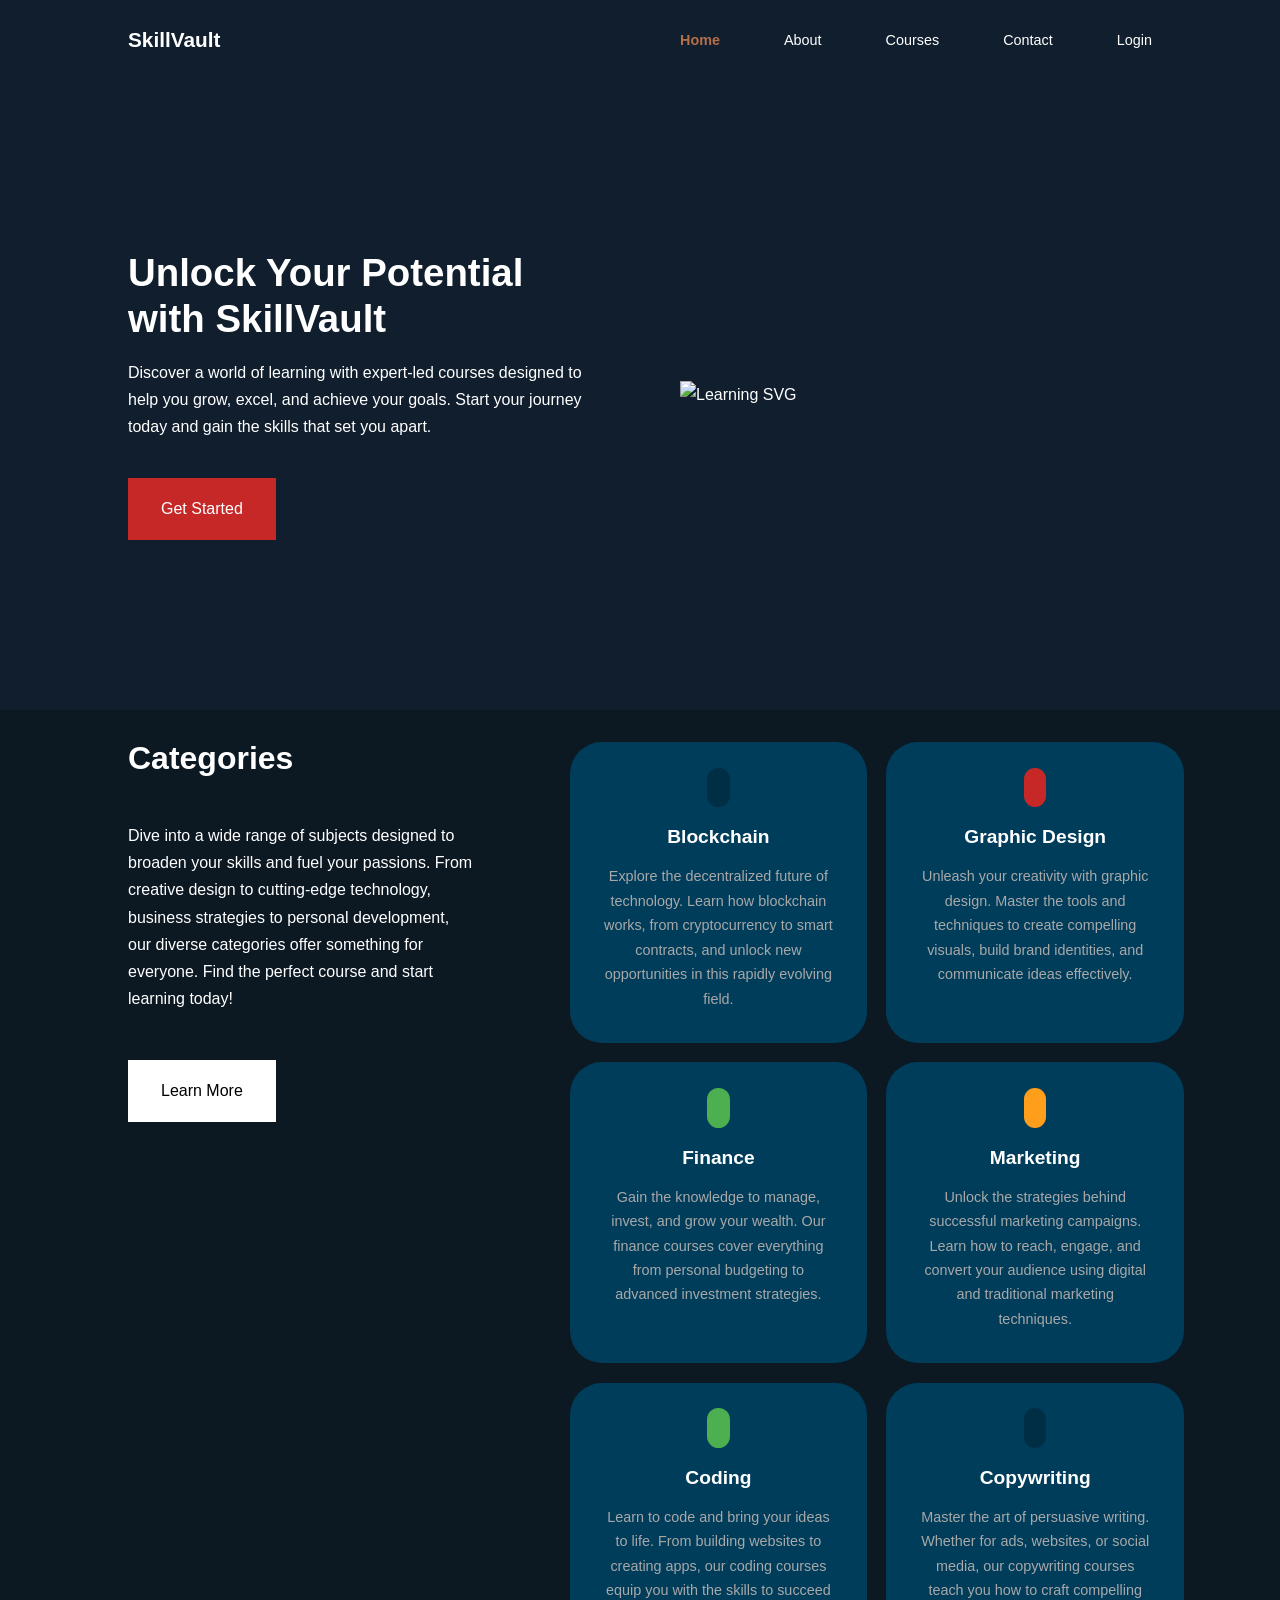
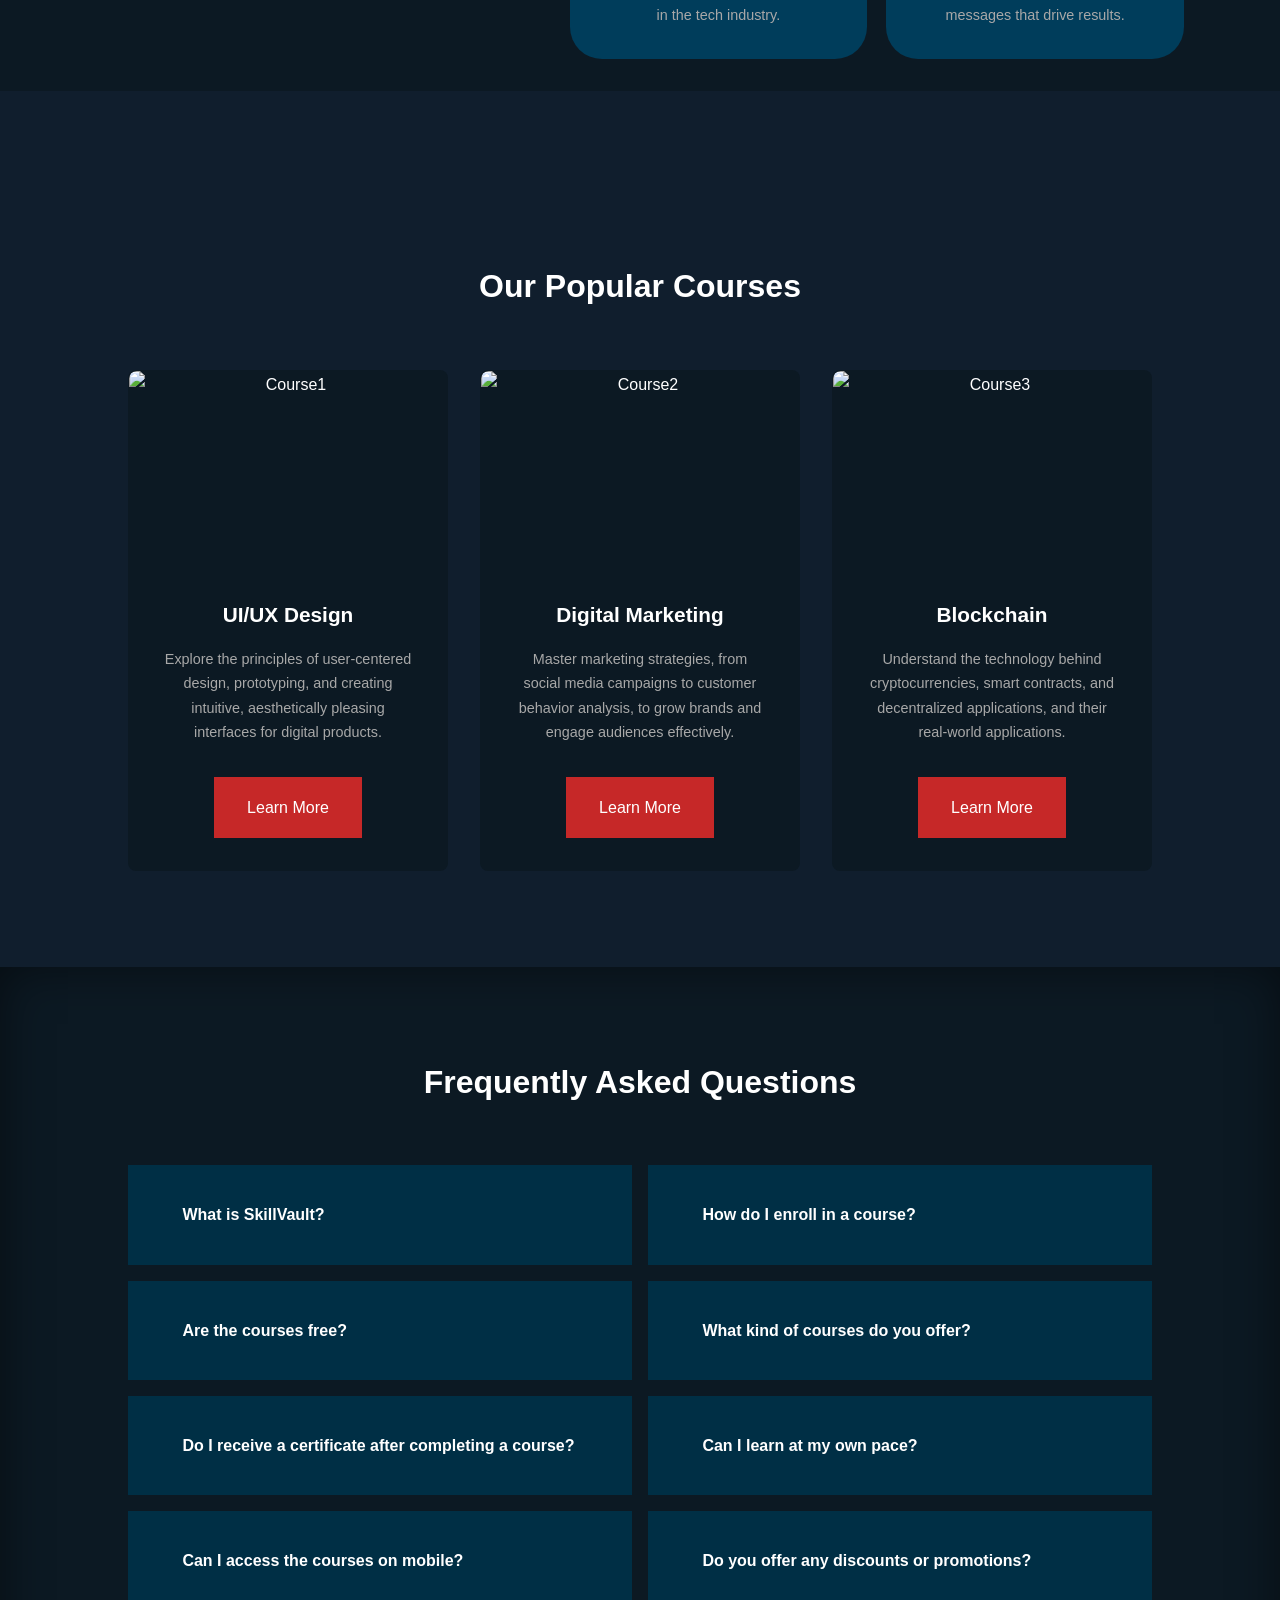
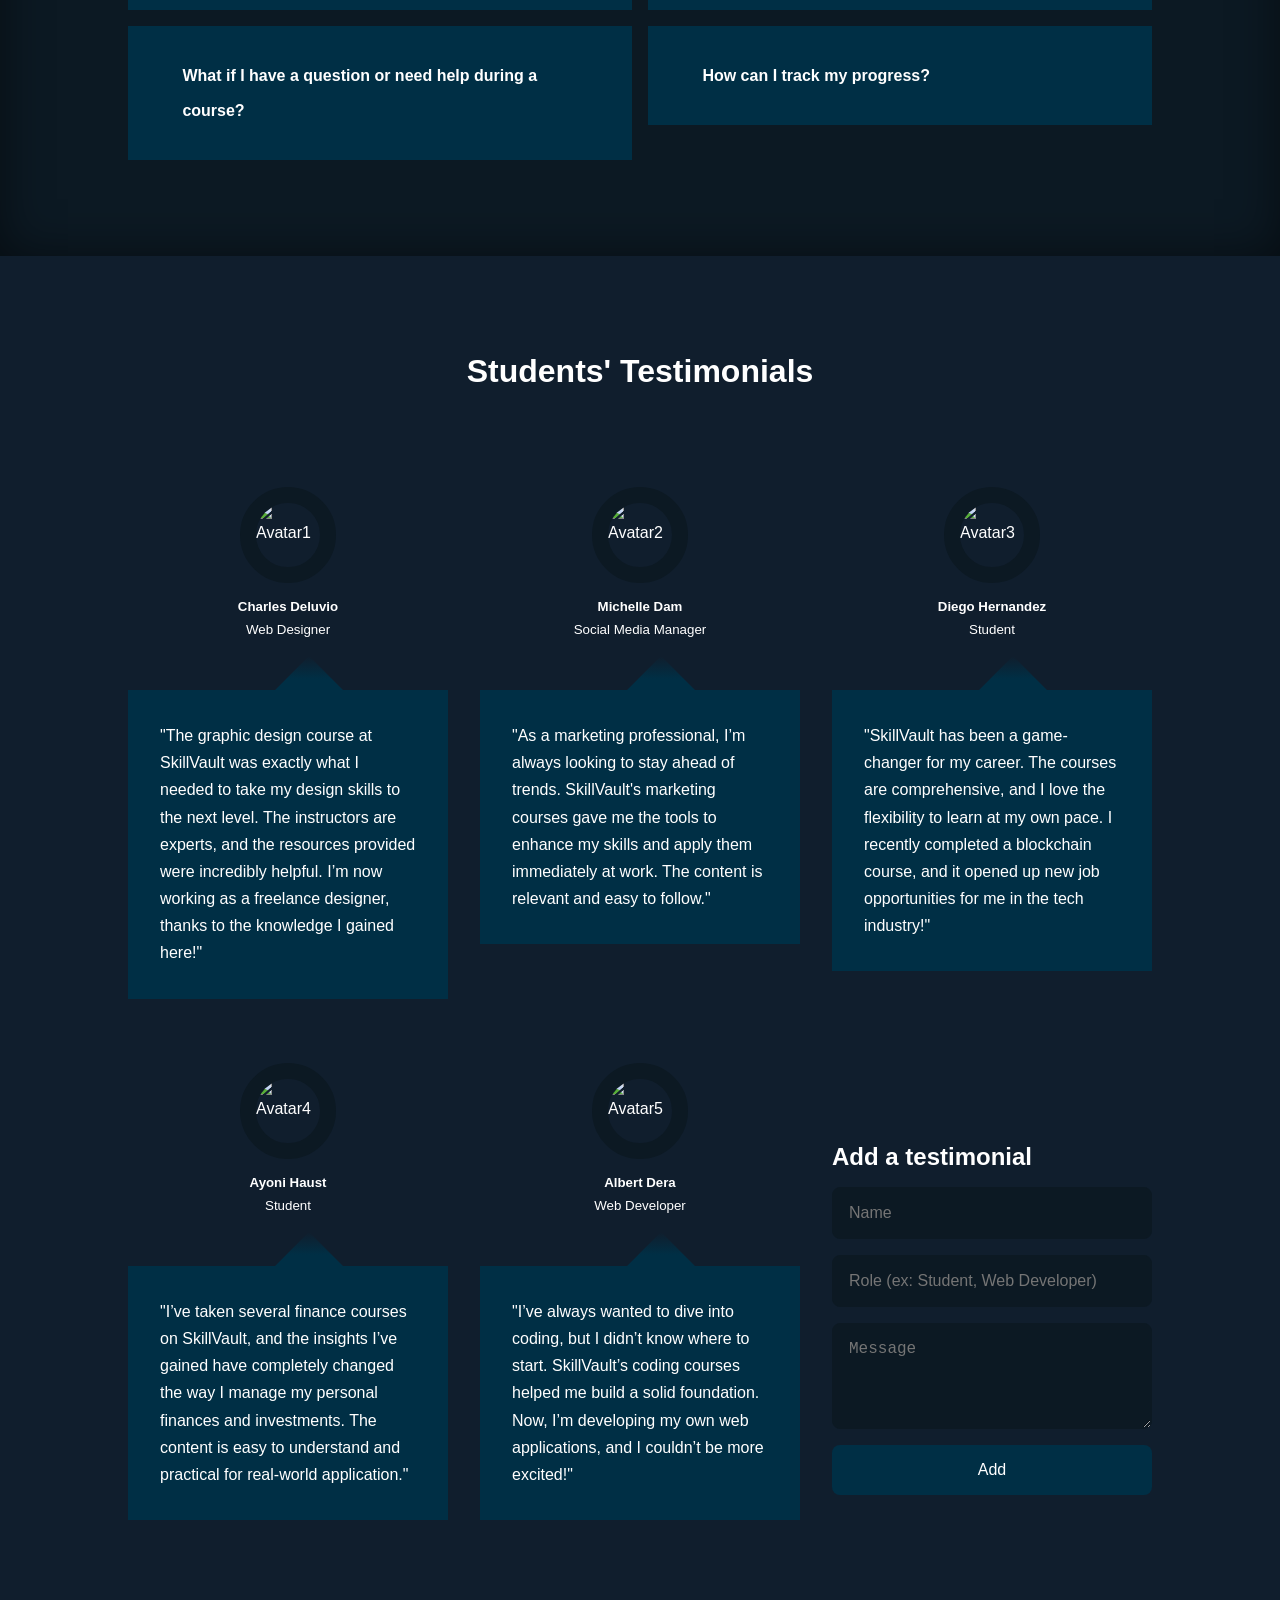
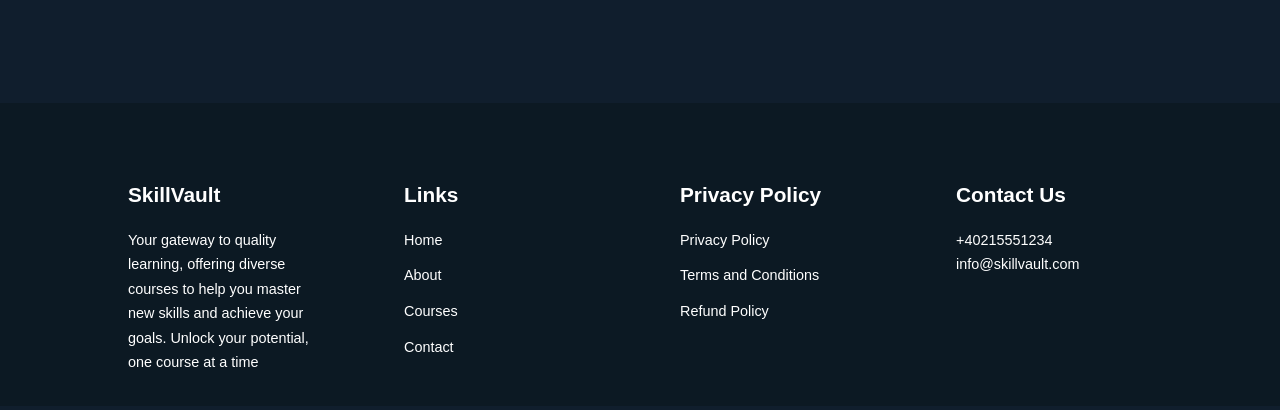
==== index.html @ 87bbe9b4 "fix(css): make testimonials grid selector match the markup" ====
<!DOCTYPE html>
<html lang="en">
<head>
    <meta charset="UTF-8">
    <meta name="viewport" content="width=device-width, initial-scale=1.0">
    <meta name="description" content="SkillVault - Grow your skills to advance in your career.">
    <title>SkillVault</title>
    <link rel="stylesheet" href="./CSS/style.css">
    
    <!--ICONSCOUT CDN-->
    <link rel="stylesheet" href="https://unicons.iconscout.com/release/v4.0.8/css/line.css">

    <!--Inter FONT-->
    <link rel="preconnect" href="https://rsms.me/">
    <link rel="stylesheet" href="https://rsms.me/inter/inter.css">

    <!--Logo-->
    <link rel="icon" href="images/S.png" type="image/png">
    

</head>
<body>
    <!--================= NAVBAR ===================-->
    <nav>
       <div class="container nav__container">
        <a href="index.html"><h4>SkillVault</h4></a>
        <ul class="nav__menu">
            <li><a href="index.html">Home</a></li>
            <li><a href="about.html">About</a></li>
            <li><a href="courses.html">Courses</a></li>
            <li><a href="contact.html">Contact</a></li>
            <li><a href="login.html">Login</a></li>
        </ul>
        <button id="open-menu-btn" aria-label="Open menu"><i class="uil uil-bars"></i></button>
        <button id="close-menu-btn" aria-label="Close menu"><i class="uil uil-multiply"></i></button>              

    </div>
    </nav>

    <!--============== END OF NAVBAR ===============-->



    <header>
        <div class="container header__container">
            <div class="header__left">
                <h1>Unlock Your Potential with SkillVault</h1>
                <p>Discover a world of learning with expert-led courses designed to help you grow, excel, and achieve your goals. Start your journey today and gain the skills that set you apart.
                </p>
                <a href="courses.html" class="btn btn-primary">Get Started</a>
            </div>
            
            <div class="header__right">
                <div class="header__right-image">
                    <img src="images/code-svgrepo-com.svg" alt="Learning SVG">
                </div>
            </div>
        </div>
    </header>
    <!--================= END OF HEADER ====================-->

    <!--================= CATEGORIES ====================-->

    <section class="categories">
        <div class="container categories__container">
            <div class="categories__left">
                <h1>Categories</h1>
                <p>Dive into a wide range of subjects designed to broaden your skills and fuel your passions. From creative design to cutting-edge technology, business strategies to personal development, our diverse categories offer something for everyone. Find the perfect course and start learning today!</p>
                <a href="#" class="btn">Learn More</a>
            </div>
            <div class="categories__right">
                <article class="category">
                    <span class="category__icon"><i class="uil uil-bitcoin-circle"></i></span>
                    <h5>Blockchain</h5>
                    <p>Explore the decentralized future of technology. Learn how blockchain works, from cryptocurrency to smart contracts, and unlock new opportunities in this rapidly evolving field.</p>
                </article>

                <article class="category">
                    <span class="category__icon"><i class="uil uil-picture"></i></span>
                    <h5>Graphic Design</h5>
                    <p>Unleash your creativity with graphic design. Master the tools and techniques to create compelling visuals, build brand identities, and communicate ideas effectively.</p>
                </article>

                <article class="category">
                    <span class="category__icon"><i class="uil uil-usd-circle"></i></span>
                    <h5>Finance</h5>
                    <p>Gain the knowledge to manage, invest, and grow your wealth. Our finance courses cover everything from personal budgeting to advanced investment strategies.</p>
                </article>

                <article class="category">
                    <span class="category__icon"><i class="uil uil-megaphone"></i></span>
                    <h5>Marketing</h5>
                    <p>Unlock the strategies behind successful marketing campaigns. Learn how to reach, engage, and convert your audience using digital and traditional marketing techniques.</p>
                </article>

                <article class="category">
                    <span class="category__icon"><i class="uil uil-laptop"></i></span>
                    <h5>Coding</h5>
                    <p>Learn to code and bring your ideas to life. From building websites to creating apps, our coding courses equip you with the skills to succeed in the tech industry.</p>
                </article>

                <article class="category">
                    <span class="category__icon"><i class="uil uil-notebooks"></i></span>
                    <h5>Copywriting</h5>
                    <p>Master the art of persuasive writing. Whether for ads, websites, or social media, our copywriting courses teach you how to craft compelling messages that drive results.</p>
                </article>
            </div>
        </div>
    </section>

    <!--================= END OF CATEGORIES ====================-->

   <!--================= COURSES ====================-->

   <section class="courses">
    <h2>Our Popular Courses</h2>
    <div class="container courses__container">
        <article class="course">
            <div class="course__image">
                <img src="./images/course1.jpg" alt="Course1">
            </div>
            <div class="course__info">
                <h4>UI/UX Design</h4>
                <p>Explore the principles of user-centered design, prototyping, and creating intuitive, aesthetically pleasing interfaces for digital products.</p>
                <a href="courses.html" class="btn btn-primary">Learn More</a>
            </div>
        </article>

        <article class="course">
            <div class="course__image">
                <img src="./images/course2.jpg" alt="Course2">
            </div>
            <div class="course__info">
                <h4>Digital Marketing</h4>
                <p>Master marketing strategies, from social media campaigns to customer behavior analysis, to grow brands and engage audiences effectively.</p>
                <a href="courses.html" class="btn btn-primary">Learn More</a>
            </div>
        </article>

        <article class="course">
            <div class="course__image">
                <img src="./images/course3.jpg" alt="Course3">
            </div>
            <div class="course__info">
                <h4>Blockchain</h4>
                <p>Understand the technology behind cryptocurrencies, smart contracts, and decentralized applications, and their real-world applications.</p>
                <a href="courses.html" class="btn btn-primary">Learn More</a>
            </div>
        </article>
    </div>
</section>

<!--================= END OF COURSES ====================-->


<!--================= FAQs ====================-->


<section class="faqs">
    <h2>Frequently Asked Questions</h2>
    <div class="container faqs__container">
        <article class="faq">
            <div class="faq__icon"><i class="uil uil-plus"></i></div>
            <div class="question__answer">
                <h4>What is SkillVault?</h4>
                <p>SkillVault is an online learning platform that offers a wide range of courses across various categories to help you acquire new skills, advance your career, and achieve personal growth.</p>
            </div>
        </article>

        <article class="faq">
            <div class="faq__icon"><i class="uil uil-plus"></i></div>
            <div class="question__answer">
                <h4>How do I enroll in a course?</h4>
                <p>Simply create an account, browse through our course catalog, and click on the course you want to enroll in. Afterward, follow the on-screen instructions to complete your enrollment.</p>
            </div>
        </article>

        <article class="faq">
            <div class="faq__icon"><i class="uil uil-plus"></i></div>
            <div class="question__answer">
                <h4>Are the courses free?
                </h4>
                <p>While some courses on SkillVault are free, many others require a subscription or one-time payment. We offer a variety of pricing options to suit your needs and goals.</p>
            </div>
        </article>

        <article class="faq">
            <div class="faq__icon"><i class="uil uil-plus"></i></div>
            <div class="question__answer">
                <h4>What kind of courses do you offer?</h4>
                <p>SkillVault offers courses in various fields, including Blockchain, Graphic Design, Finance, Marketing, Coding, Copywriting, and more. We provide both beginner and advanced-level content.</p>
            </div>
        </article>

        <article class="faq">
            <div class="faq__icon"><i class="uil uil-plus"></i></div>
            <div class="question__answer">
                <h4>Do I receive a certificate after completing a course?</h4>
                <p>Yes, after successfully completing a course, you will receive a certificate that you can share with employers or add to your professional portfolio.</p>
            </div>
        </article>

        <article class="faq">
            <div class="faq__icon"><i class="uil uil-plus"></i></div>
            <div class="question__answer">
                <h4>Can I learn at my own pace?</h4>
                <p>Absolutely! All of our courses are self-paced, allowing you to learn whenever and wherever it’s most convenient for you.</p>
            </div>
        </article>

        <article class="faq">
            <div class="faq__icon"><i class="uil uil-plus"></i></div>
            <div class="question__answer">
                <h4>Can I access the courses on mobile?</h4>
                <p>Yes, SkillVault is accessible on all devices, including smartphones and tablets, so you can learn on the go.</p>
            </div>
        </article>

        <article class="faq">
            <div class="faq__icon"><i class="uil uil-plus"></i></div>
            <div class="question__answer">
                <h4>Do you offer any discounts or promotions?</h4>
                <p>We occasionally offer discounts and promotions. Be sure to sign up for our newsletter or check our website for the latest offers.</p>
            </div>
        </article>

        <article class="faq">
            <div class="faq__icon"><i class="uil uil-plus"></i></div>
            <div class="question__answer">
                <h4>What if I have a question or need help during a course?</h4>
                <p>If you have any questions or need assistance, our support team is available via chat or email. You can also engage with instructors and fellow learners through our community forums.</p>
            </div>
        </article>

        <article class="faq">
            <div class="faq__icon"><i class="uil uil-plus"></i></div>
            <div class="question__answer">
                <h4>How can I track my progress?</h4>
                <p>You can track your progress by revisiting the course page where you'll find an overview of the lessons you've completed and the ones you have left. You can also take notes and set personal goals to stay on track.</p>
            </div>
        </article>
    </div>
</section>


<!--================= END OF FAQs  ====================-->


<!--================= TESTIMONIALS  ====================-->


<section class="container testimonials__container">
    <h2>Students' Testimonials</h2>
    <div class="testimonials__list">
        <article class="testimonial">
            <div class="avatar">
                <img src="./images/avatar1.jpg" alt="Avatar1">
            </div>
            <div class="testimonial__info">
                <h5>Charles Deluvio</h5>
                <small>Web Designer</small>
            </div>
            <div class="testimonial__body">
                <p>"The graphic design course at SkillVault was exactly what I needed to take my design skills to the next level. The instructors are experts, and the resources provided were incredibly helpful. I’m now working as a freelance designer, thanks to the knowledge I gained here!"</p>
            </div>
        </article>

        <article class="testimonial">
            <div class="avatar">
                <img src="./images/avatar2.jpg" alt="Avatar2">
            </div>
            <div class="testimonial__info">
                <h5>Michelle Dam</h5>
                <small>Social Media Manager</small>
            </div>
            <div class="testimonial__body">
                <p>"As a marketing professional, I’m always looking to stay ahead of trends. SkillVault's marketing courses gave me the tools to enhance my skills and apply them immediately at work. The content is relevant and easy to follow."</p>
            </div>
        </article>

        <article class="testimonial">
            <div class="avatar">
                <img src="./images/avatar3.jpg" alt="Avatar3">
            </div>
            <div class="testimonial__info">
                <h5>Diego Hernandez</h5>
                <small>Student</small>
            </div>
            <div class="testimonial__body">
                <p>"SkillVault has been a game-changer for my career. The courses are comprehensive, and I love the flexibility to learn at my own pace. I recently completed a blockchain course, and it opened up new job opportunities for me in the tech industry!"</p>
            </div>
        </article>

        <article class="testimonial">
            <div class="avatar">
                <img src="./images/avatar4.jpg" alt="Avatar4">
            </div>
            <div class="testimonial__info">
                <h5>Ayoni Haust</h5>
                <small>Student</small>
            </div>
            <div class="testimonial__body">
                <p>"I’ve taken several finance courses on SkillVault, and the insights I’ve gained have completely changed the way I manage my personal finances and investments. The content is easy to understand and practical for real-world application."</p>
            </div>
        </article>

        <article class="testimonial">
            <div class="avatar">
                <img src="./images/avatar5.jpg" alt="Avatar5">
            </div>
            <div class="testimonial__info">
                <h5>Albert Dera</h5>
                <small>Web Developer</small>
            </div>
            <div class="testimonial__body">
                <p>"I’ve always wanted to dive into coding, but I didn’t know where to start. SkillVault’s coding courses helped me build a solid foundation. Now, I’m developing my own web applications, and I couldn’t be more excited!"</p>
            </div>
        </article>

        <!-- Form for adding a testimonial -->
        <div class="testimonial__form">
            <h3>Add a testimonial</h3>
            <input type="text" id="testimonial-name" placeholder="Name" />
            <input type="text" id="testimonial-role" placeholder="Role (ex: Student, Web Developer)" />
            <textarea id="testimonial-message" placeholder="Message" rows="4"></textarea>
            <button id="add-testimonial-btn">Add</button>
        </div>
    
    </div>
</section>


<!--================= END OF TESTIMONIALS  ====================-->


<!--================= FOOTER  ====================-->

<footer>
    <div class="container footer__container">
        <div class="footer__1">
            <a href="index.html" class="footer__logo">
                <h4>SkillVault</h4>
            </a>
            <p>Your gateway to quality learning, offering diverse courses to help you master new skills and achieve your goals. Unlock your potential, one course at a time</p>
        </div>

        <div class="footer__2">
            <h4>Links</h4>
            <ul class="permalinks">
                <li><a href="index.html">Home</a></li>
                <li><a href="about.html">About</a></li>
                <li><a href="courses.html">Courses</a></li>
                <li><a href="contact.html">Contact</a></li>
            </ul>
        </div>

        <div class="footer__3">
            <h4>Privacy Policy</h4>
            <ul class="privacy">
                <li><a href="#">Privacy Policy</a></li>
                <li><a href="#">Terms and Conditions</a></li>
                <li><a href="#">Refund Policy</a></li>
            </ul>
        </div>

        <div class="footer__4">
            <h4>Contact Us</h4>
            <div>
                <p>+40215551234</p>
                <p>info@skillvault.com</p>
            </div>

            <ul class="footer__socials">
                <li>
                    <a href="#"><i class="uil uil-facebook-f"></i></a>
                </li>
                <li>
                    <a href="#"><i class="uil uil-instagram-alt"></i></a>
                </li>
                <li>
                    <a href="#"><i class="uil uil-twitter"></i></a>
                </li>
                <li>
                    <a href="#"><i class="uil uil-linkedin-alt"></i></a>
                </li>
            </ul>
        </div>
    
    </div>
</footer>


<!--================= END OF FOOTER  ====================-->


<!--================= JAVASCRIPT ====================-->

<script src="./script.js"></script>


<!--================= END OF JAVASCRIPT ====================-->


</body>
</html>
---- CSS/style.css ----
* {
    margin: 0;
    padding: 0;
    border: 0;
    outline: 0;
    text-decoration: none;
    list-style: none;
    box-sizing: border-box;
}
 
:root {
     /* Dark Backgrounds */
     --color-bg: #101e2d;
     --color-bg1: #0c1923;
     --color-bg2: #003d5b;
 
     /* Primary and Accent Colors */
     --color-primary: #002f45;
     --color-accent: #b46f4b;
 
     /* Text Colors */
     --color-text: #e0e0e0;
     --color-light-text: #a8a8a8;
     
     /* Alert Colors */
     --color-success: #4caf50;
     --color-warning: #ff9e1b;
     --color-danger: #c62828;

    /* Utility Colors */
    --color-black: #000000;
    --color-white: #ffffff;
    
    --container-width-lg: 80%;
    --container-width-md: 90%;
    --container-width-sm: 94%;
    --transition: all 400ms ease;
    font-family: 'InterVariable', 'Inter', sans-serif;
    font-feature-settings: 'liga' 1, 'calt' 1;
}

@supports (font-variation-settings: normal) {
    :root {
        font-family: 'InterVariable', sans-serif;
    }
}

body {
    font-family: 'InterVariable', sans-serif;
    line-height: 1.7;
    color: var(--color-white);
    background: var(--color-bg);
    scroll-behavior: smooth; 
}

.container {
    width: var(--container-width-lg);
    margin: 0 auto;
}

section {
    padding: 6rem 0;
}

section h2 {
    text-align: center;
    margin-bottom: 4rem;
}

h1, h2, h3, h4, h5 {
    line-height: 1.2;
}

h1 {
    font-size: 2.4rem;
}

h2 {
    font-size: 2rem;
}

h3 {
    font-size: 1.6rem;
}

h4 {
    font-size: 1.3rem;
}

a {
    color: var(--color-white);
}

img {
    max-width: 100%;
    height: auto;
    display: block;
    object-fit: cover;
}

.btn {
    display: inline-block;
    background: var(--color-white);
    color: var(--color-black);
    padding: 1rem 2rem;
    border: 1px solid transparent;
    font-weight: 500;
    transition: var(--transition);
}

.btn:hover {
    background: transparent;
    color: var(--color-white);
    border-color: var(--color-white);
}

.btn-primary {
    background: var(--color-danger);
    color: var(--color-white);
}

/* ======================= NAVBAR ==================== */

nav {
    background: transparent;
    width: 100%;
    height: 5rem;
    position: fixed;
    top: 0;
    z-index: 11;
    transition: var(--transition);
}

/* Applied by script.js once the page is scrolled */
.window-scroll {
    background: var(--color-primary);
    box-shadow: 0 1rem 2rem rgba(0, 0, 0, 0.2);
}


.nav__container {
    height: 100%;
    display: flex;
    justify-content: space-between;
    align-items: center;
}

nav button {
    display: none;
}

.nav__menu {
    display: flex;
    align-items: center;
    gap: 4rem;
}

.nav__menu a {
    font-size: 0.9rem;
    transition: var(--transition);
}

.nav__menu a:hover {
    color: var(--color-bg2);
}

/* Current page, set by script.js */
.nav__menu a.active {
    color: var(--color-accent);
    font-weight: 600;
}



/* ======================= END OF NAVBAR ==================== */

/* ======================= HEADER ==================== */
header {
    position: relative;
    top: 5rem;
    overflow: hidden;
    height: 70vh;
    margin-bottom: 5rem;
}

.header__container {
    display: grid;
    grid-template-columns: 1fr 1fr;
    align-items: center;
    gap: 5rem;
    height: 100%;
}

.header__left p {
    margin: 1rem 0 2.4rem;
}



/* ======================= END OF HEADER ==================== */


/* =================== CATEGORIES =================== */

.categories {
    background: var(--color-bg1);
    padding: 2rem 0;

}

.categories h1 {
    line-height: 1;
    margin-bottom: 3rem;
    font-size: 2rem;
}

.categories__container {
    display: grid;
    grid-template-columns: 40% 60%;
    gap: 2rem; 
}

.categories__left {
    margin-right: 4rem;
}

.categories__left p {
    margin: 1rem 0 3rem;
    font-size: 1rem; 
}

.categories__right {
    display: grid;
    grid-template-columns: repeat(auto-fit, minmax(250px, 1fr));
    gap: 1.2rem;
}

.category {
    background: var(--color-bg2);
    padding: 2rem;
    border-radius: 2rem;
    transition: var(--transition);
    text-align: center; 
}

.category:hover {
    box-shadow: 0 3rem 3rem rgba(0, 0, 0, 0.3);
    z-index: 1;
    transform: scale(1.05);
}

.category:nth-child(2) .category__icon {
    background: var(--color-danger);
}

.category:nth-child(3) .category__icon {
    background: var(--color-success);
}

.category:nth-child(4) .category__icon {
    background: var(--color-warning);
}

.category:nth-child(5) .category__icon {
    background: var(--color-success);
}

.category__icon {
    background: var(--color-primary);
    padding: 0.7rem;
    border-radius: 0.9rem;
    margin-bottom: 1rem;
}

.category h5 {
    margin: 1.5rem 0 1rem;
    font-size: 1.2rem;
}

.category p {
    font-size: 0.9rem;
    color: var(--color-light-text);
}



/* =================== END OF CATEGORIES =================== */


/* =================== COURSES =================== */

.courses {
    margin-top: 5rem;
}

.courses__container {
    display: grid;
    grid-template-columns: repeat(auto-fit, minmax(300px, 1fr));
    gap: 2rem; 
}

.course {
    background: var(--color-bg1);
    text-align: center;
    border: 1px solid transparent;
    transition: var(--transition);
    border-radius: 8px;
    overflow: hidden;
}

.course:hover {
    background: transparent;
    border-color: var(--color-primary);
    transform: scale(1.03);
}

.course__image {
    width: 100%;
    height: 200px; 
    overflow: hidden;
    border-radius: 8px 8px 0 0;
}

.course__image img {
    width: 100%;
    height: 100%;
    object-fit: cover;
}

.course__info {
    padding: 2rem;
}

.course__info h4 {
    font-size: 1.3rem;
    margin-bottom: 1rem;
}

.course__info p {
    margin: 1.2rem 0 2rem;
    font-size: 0.9rem;
    color: var(--color-light-text);
}

/* =================== END OF COURSES =================== */


/* ================= FAQs  ==================== */

.faqs{
    background:var(--color-bg1);
    box-shadow: inset 0 0 3rem rgba(0, 0, 0, 0.5);
}

.faqs__container{
    display: grid;
    grid-template-columns: 1fr 1fr;
    gap: 1rem;
}

.faq{
    padding: 2rem;
    display: flex;
    align-items:center;
    gap:1.4rem;
    height: fit-content;
    background: var(--color-primary);
    cursor: pointer;
}

.faq h4{
    font-size:1rem;
    line-height:2.2;
}

.faq__icon{
    align-self: flex-start;
    font-size: 1.2rem;
}

.faq p{
    margin-top: 0.8rem;
    display:none;
}

.faq.open p{
    display: block;
}


/* ================= END OF FAQs  ==================== */


/* ================= TESTIMONIALS  ==================== */


.testimonials__container {
    overflow-x: hidden;
    position: relative;
    margin-bottom: 5rem;
}

.testimonials__list {
    display: grid;
    grid-template-columns: repeat(auto-fit, minmax(300px, 1fr));
    gap: 2rem; 
}

.testimonial {
    padding-top: 2rem;
}


.avatar {
    width: 6rem;
    height: 6rem;
    border-radius: 50%; 
    overflow: hidden;
    margin: 0 auto 1rem; 
    border: 1rem solid var(--color-bg1);
}

.testimonial__info{
    text-align:center;
}

.testimonial__body{
    background: var(--color-primary);
    padding: 2rem;
    margin-top: 3rem;
    position:relative;
}

.testimonial__body::before{
    content:"";
    display: block;
    background: linear-gradient(135deg, transparent, var(--color-primary), var(--color-primary), var(--color-primary));
    width: 3rem;
    height: 3rem;
    position: absolute;
    left:49%;
    top: -1.5rem;
    transform: rotate(45deg);
}

/* ================= ADD TESTIMONIAL FORM ================= */

.testimonial__form {
    padding-top:7rem;
    display: flex;
    flex-direction: column;
    gap: 1rem;
    margin-bottom: 2rem;
}

.testimonial__form h3 {
    font-size: 1.5rem;
    color: var(--color-white);
}

.testimonial__form input, .testimonial__form textarea {
    padding: 1rem;
    font-size: 1rem;
    border: 1px solid var(--color-bg1);
    border-radius: 0.5rem;
    background-color: var(--color-bg1);
    color: var(--color-white);
    width: 100%;
    transition: all 0.3s ease;
}

.testimonial__form input:focus, .testimonial__form textarea:focus {
    border-color: var(--color-primary);
    outline: none;
}

.testimonial__form button {
    background-color: var(--color-primary);
    color: white;
    padding: 1rem;
    font-size: 1rem;
    border: none;
    border-radius: 0.5rem;
    cursor: pointer;
    transition: background-color 0.3s ease;
}

.testimonial__form button:hover {
    background-color: var(--color-bg1);
}

/* ================= DELETE TESTIMONIAL BUTTON ================= */

.delete-testimonial-btn {
    background-color: red;
    color: white;
    padding: 0.5rem 1rem;
    font-size: 0.9rem;
    border: none;
    border-radius: 0.5rem;
    cursor: pointer;
    transition: background-color 0.3s ease;
    margin-top: 1rem;
}

.delete-testimonial-btn:hover {
    background-color: darkred;
}

/* ================= END OF TESTIMONIALS  ==================== */


/* ================= FOOTER  ==================== */

footer{
    background: var(--color-bg1);
    padding-top:5rem;
    font-size:0.9rem;
}

.footer__container{
    display: grid;
    grid-template-columns: repeat(4, 1fr);
    gap: 5rem;
}

.footer__container > div h4{
    margin-bottom: 1.2rem;
}

.footer__1 p{
    margin: 0 0 2rem;
}

footer ul li{
    margin-bottom:  0.7rem;
}
footer ul li a:hover{
    text-decoration: underline;
}


.footer__socials{
    display: flex;
    gap: 1rem;
    font-size: 1.2rem;
    margin-top: 2rem;
}


/* ================= END OF FOOTER  ==================== */


/* ================= MEDIA QUERIES TABLET==================== */

@media screen and (max-width:1023px){
    .container{
        width: var(--container-width-md);
    }

    h1{
        font-size: 2.2rem;
    }
    h2{
        font-size: 1.7rem;
    }
    h3{
        font-size: 1.4rem;
    }
    h4{
        font-size: 1.2rem;
    }


    nav button{
        display:inline-block;
        background: transparent;
        font-size: 1.8rem;
        color: var(--color-white);
        cursor: pointer;
    }

    nav button#close-menu-btn{
        display: none;
    }


    .nav__menu{
        position: fixed;
        top: 5rem;
        right: 5%;
        height: fit-content;
        width: 18rem;
        flex-direction: column;
        gap: 0;
        display: none;
    }

    /* Applied by script.js when the mobile menu is open */
    nav.menu-open .nav__menu{
        display: flex;
    }

    nav.menu-open #open-menu-btn{
        display: none;
    }

    nav.menu-open #close-menu-btn{
        display: inline-block;
    }

    .nav__menu li{
        width: 100%;
        height: 5.8rem;
    }

    .nav__menu li a{
        background: var(--color-primary);
        box-shadow: -4rem 6rem 10rem rgba(0, 0, 0, 0.6);
        width: 100%;
        height: 100%;
        display: grid;
        place-items:center;
    }

    .nav__menu li a:hover,
    .nav__menu li a.active{
        background: var(--color-bg2);
        color: var(--color-white);
    }


    /*============ HEADER =============*/

    header{
        height: 52vh;
        margin-bottom: 4rem;
    }

    .header__container{
        gap: 0;
        padding-bottom: 3rem;
    }
    

    /*============ END OF HEADER =============*/

    /*============ CATEGORIES =============*/

    .categories{
        height: auto;
    }

    .categories__container{
        grid-template-columns: 1fr;
        gap: 3rem;
    }

    .categories__left{
        margin-right: 0;
    }

    /*============ COURSES =============*/
    .courses{
        margin-top: 0;
    }

    .courses__container{
        grid-template-columns: 1fr 1fr;
    }

    /*============ FAQs =============*/
    .faqs__container{
        grid-template-columns: 1fr;
    }
    .faq{
        padding: 1.5rem;
    }

    /*============ FOOTER =============*/

    .footer__container{
        grid-template-columns: 1fr 1fr;
    }
}


/* ========== MOBILE ======= */
@media screen and (max-width: 600px){
    .container{
        width: var(--container-width-sm);
    }

    /*============ NAV =============*/
    .nav__menu{
        right:3%;
    }

    /*============ HEADER =============*/
    header{
        height: 100vh;
    }
    .header__container{
        grid-template-columns: 1fr;
        text-align: center;
        margin-top: 0;
    }
    .header__left p{
        margin-bottom: 1.3rem;
    }

    /*============ CATEG =============*/
    .categories__right{
        grid-template-columns: 1fr 1fr;
        gap: 0.7rem;
    }
    .category{
        padding: 1rem;
        border-radius:1rem;
    }
    .category__icon{
        margin-top: 4px;
        display: inline-block;
    }

    /*============ COURSES =============*/
    .courses__container{
        grid-template-columns: 1fr;
    }

    /*============ TESTIMONIALS =============*/
    .testimonial__body{
        padding: 1.2rem;
    }

    /*============ FOOTER =============*/
    .footer__container{
        grid-template-columns: 1fr;
        text-align: center;
        gap: 2rem;
    }

    .footer__1 p{
        margin: 1rem auto;
    }
    .footer__socials{
        justify-content: center;
    }
}
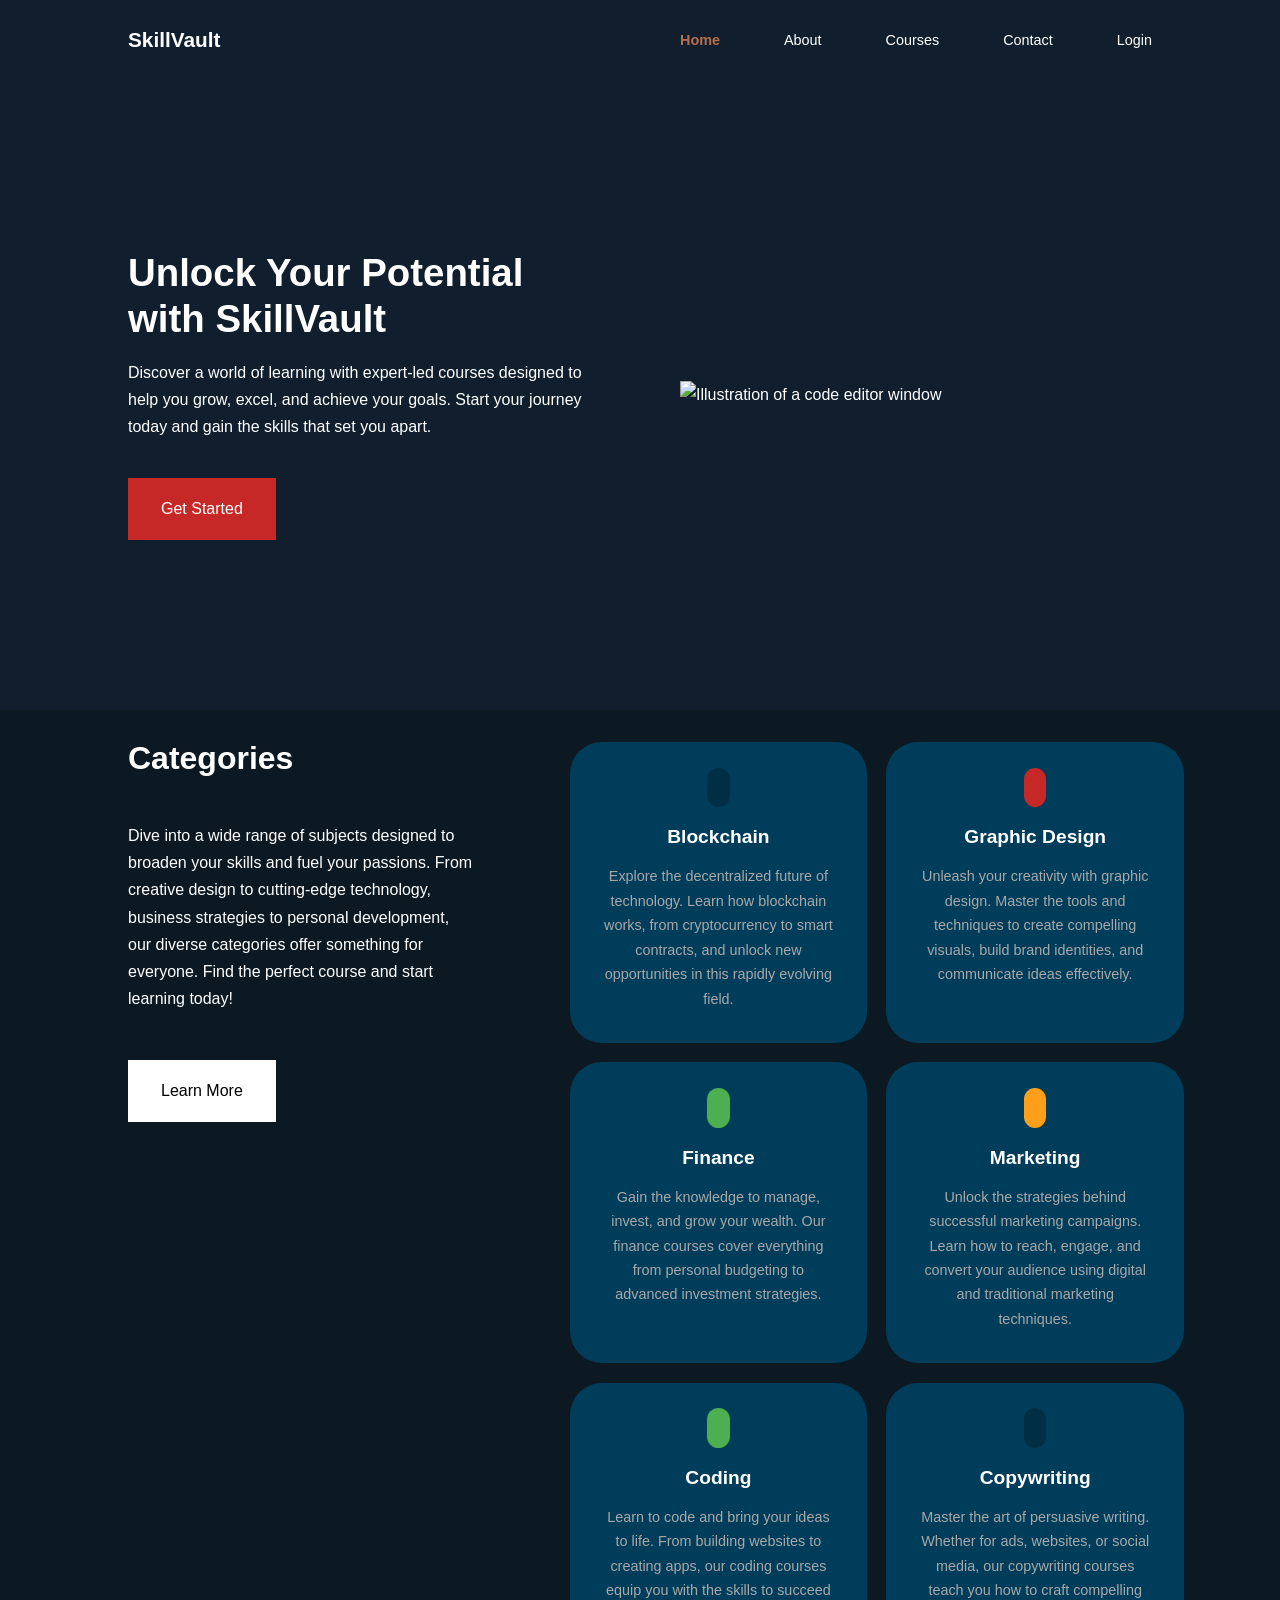
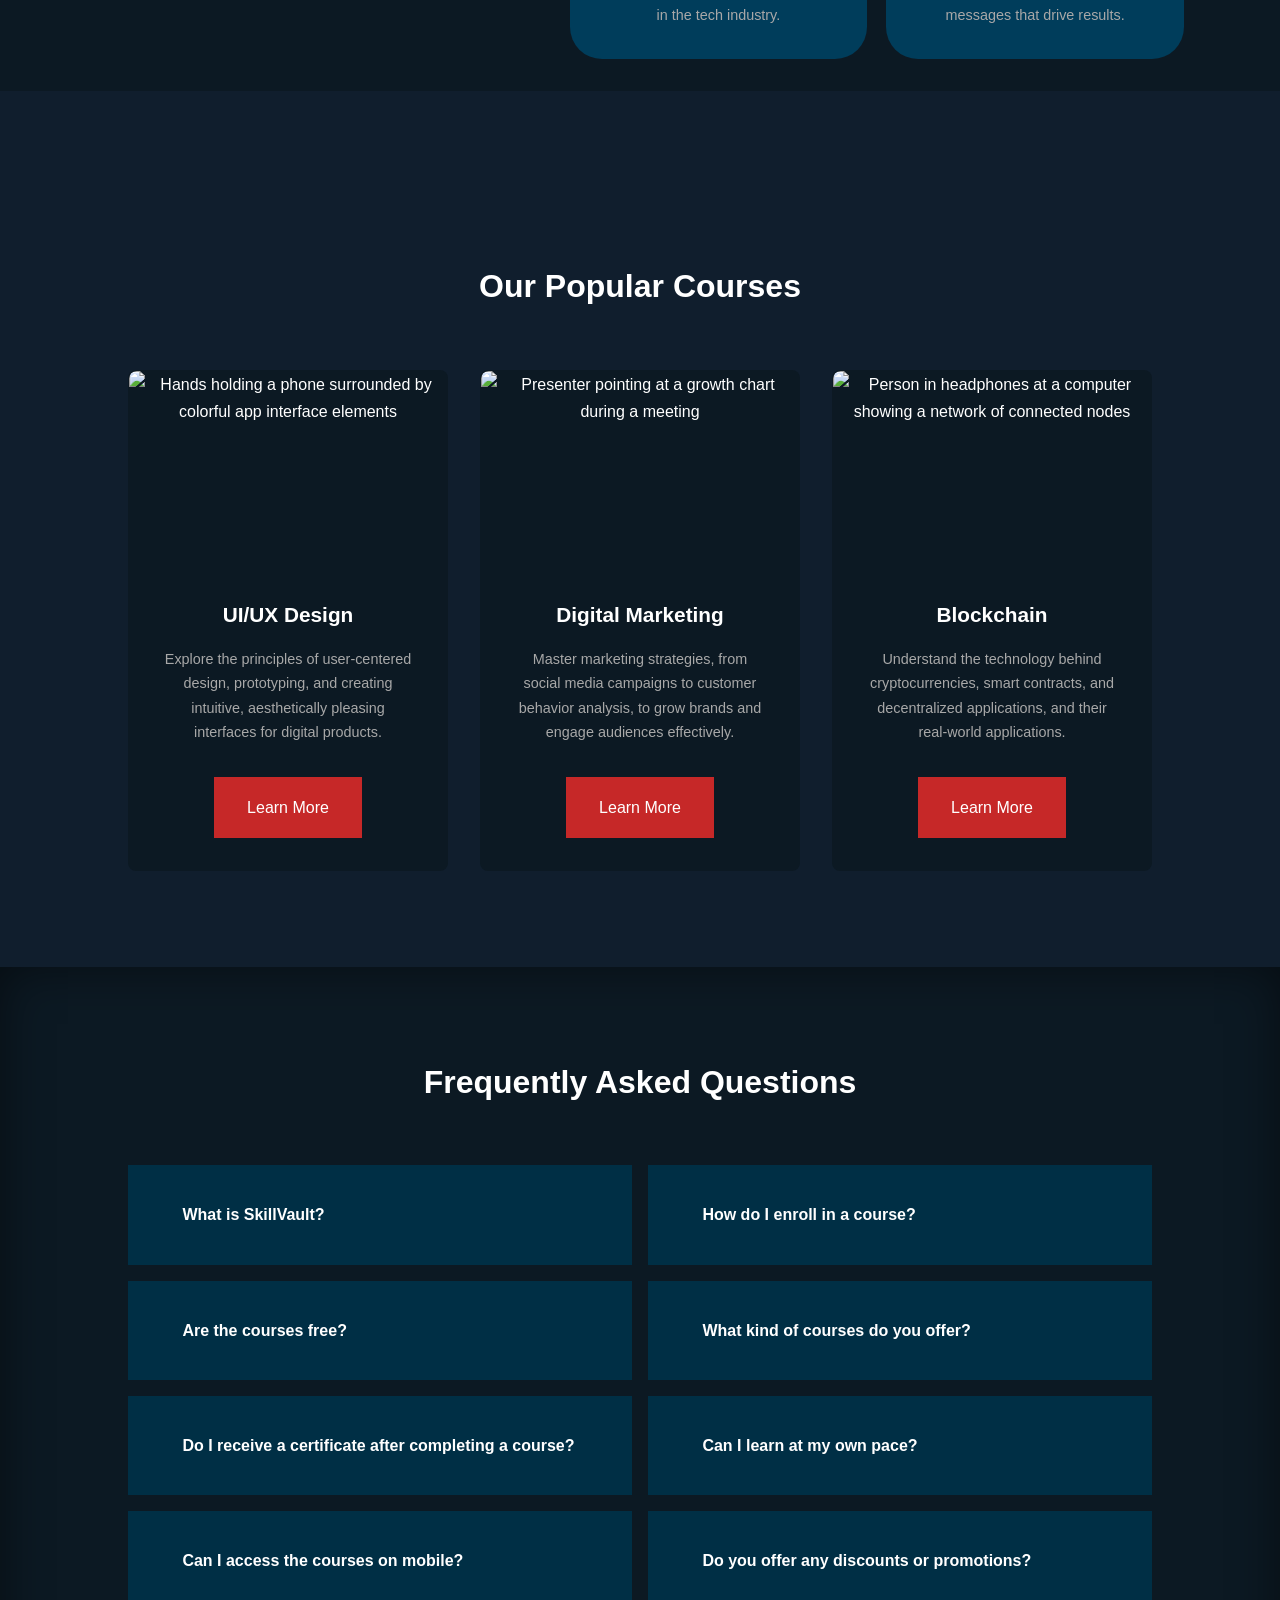
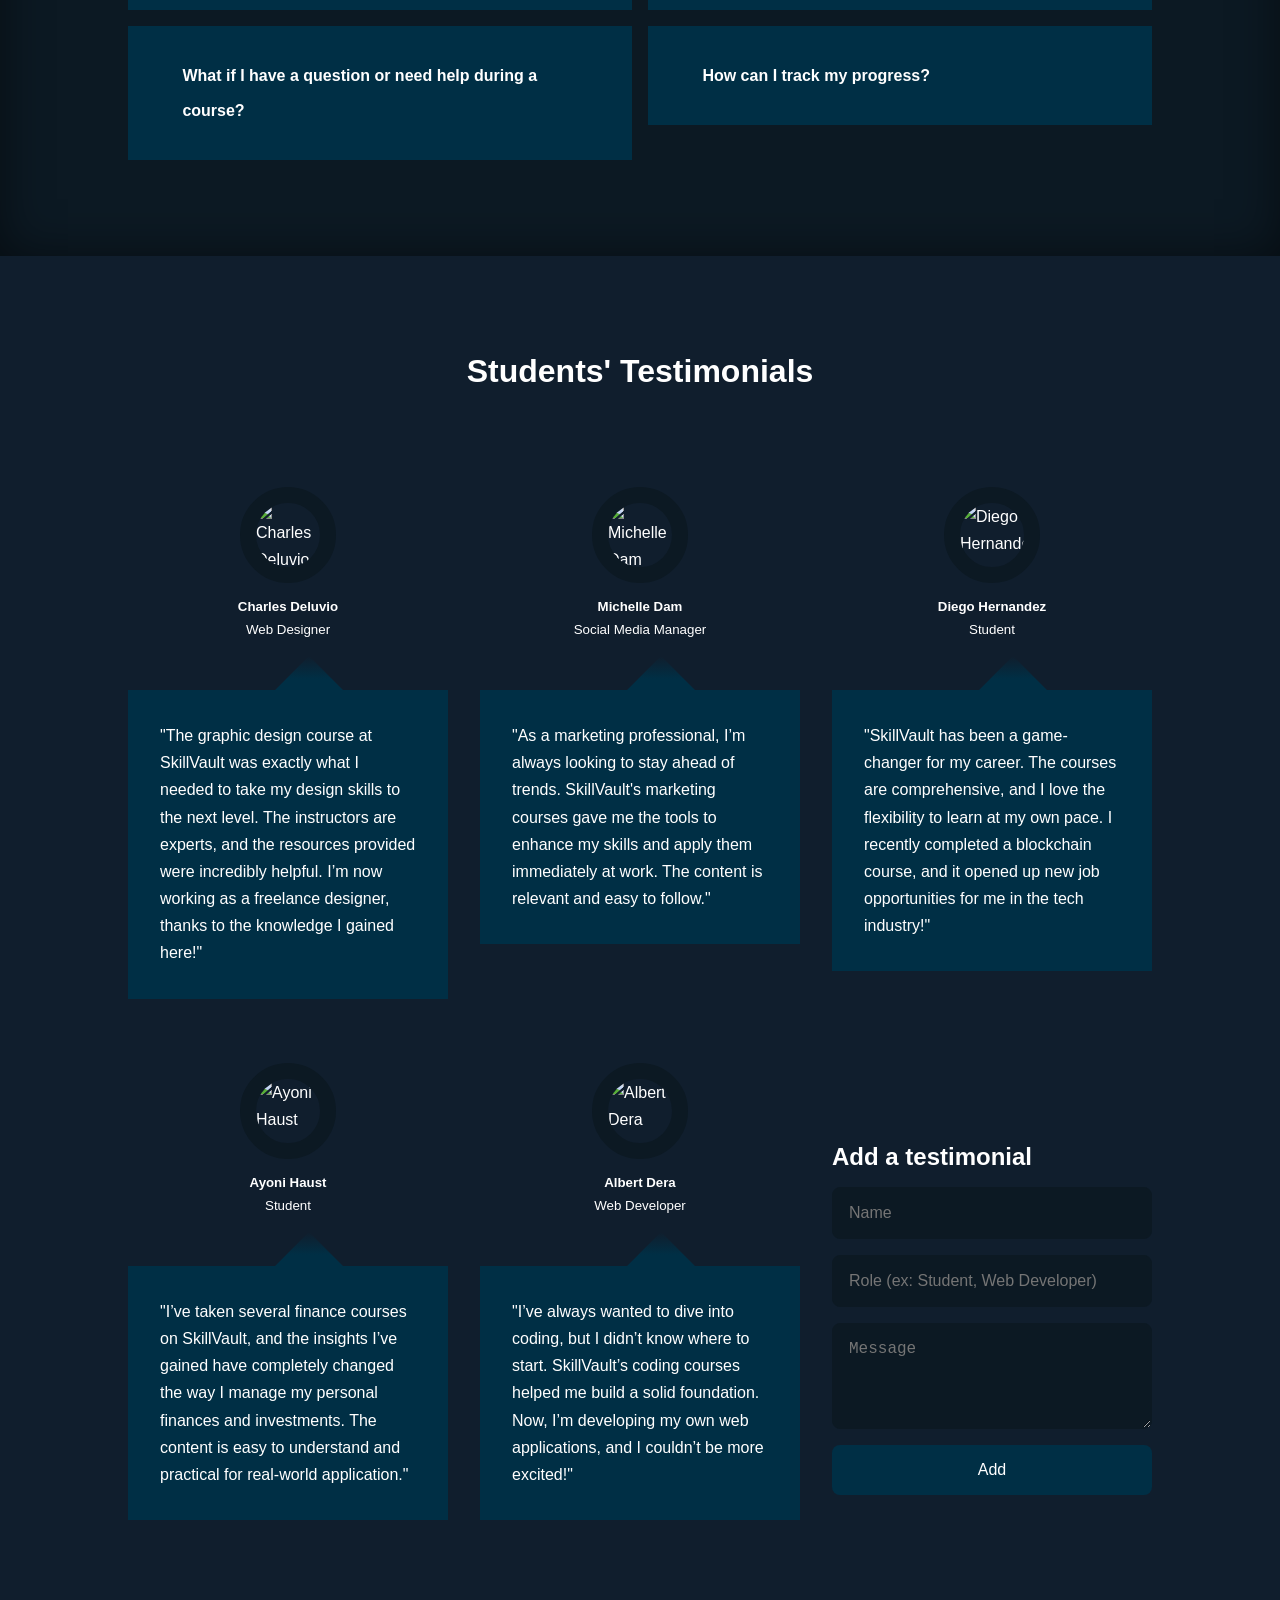
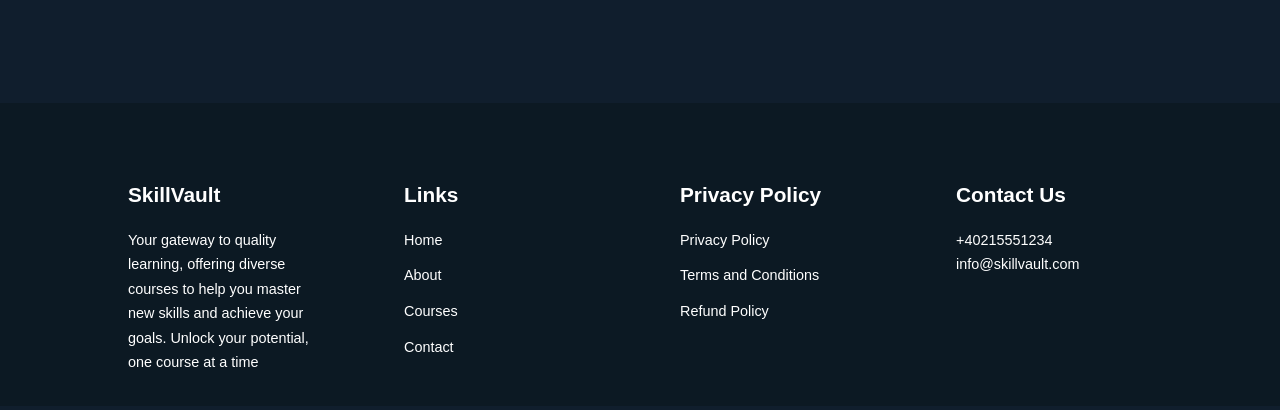
==== commit eaf61477: "feat(a11y): use buttons for FAQ questions, descriptive alt text and labelled social links" ====
--- a/index.html
+++ b/index.html
@@ -52,7 +52,7 @@
             
             <div class="header__right">
                 <div class="header__right-image">
-                    <img src="images/code-svgrepo-com.svg" alt="Learning SVG">
+                    <img src="images/code-svgrepo-com.svg" alt="Illustration of a code editor window">
                 </div>
             </div>
         </div>
@@ -117,7 +117,7 @@
     <div class="container courses__container">
         <article class="course">
             <div class="course__image">
-                <img src="./images/course1.jpg" alt="Course1">
+                <img src="./images/course1.jpg" alt="Hands holding a phone surrounded by colorful app interface elements">
             </div>
             <div class="course__info">
                 <h4>UI/UX Design</h4>
@@ -128,7 +128,7 @@
 
         <article class="course">
             <div class="course__image">
-                <img src="./images/course2.jpg" alt="Course2">
+                <img src="./images/course2.jpg" alt="Presenter pointing at a growth chart during a meeting">
             </div>
             <div class="course__info">
                 <h4>Digital Marketing</h4>
@@ -139,7 +139,7 @@
 
         <article class="course">
             <div class="course__image">
-                <img src="./images/course3.jpg" alt="Course3">
+                <img src="./images/course3.jpg" alt="Person in headphones at a computer showing a network of connected nodes">
             </div>
             <div class="course__info">
                 <h4>Blockchain</h4>
@@ -160,82 +160,81 @@
     <h2>Frequently Asked Questions</h2>
     <div class="container faqs__container">
         <article class="faq">
-            <div class="faq__icon"><i class="uil uil-plus"></i></div>
-            <div class="question__answer">
-                <h4>What is SkillVault?</h4>
+            <div class="faq__icon" aria-hidden="true"><i class="uil uil-plus"></i></div>
+            <div class="question__answer">
+                <h4><button class="faq__question" aria-expanded="false">What is SkillVault?</button></h4>
                 <p>SkillVault is an online learning platform that offers a wide range of courses across various categories to help you acquire new skills, advance your career, and achieve personal growth.</p>
             </div>
         </article>
 
         <article class="faq">
-            <div class="faq__icon"><i class="uil uil-plus"></i></div>
-            <div class="question__answer">
-                <h4>How do I enroll in a course?</h4>
+            <div class="faq__icon" aria-hidden="true"><i class="uil uil-plus"></i></div>
+            <div class="question__answer">
+                <h4><button class="faq__question" aria-expanded="false">How do I enroll in a course?</button></h4>
                 <p>Simply create an account, browse through our course catalog, and click on the course you want to enroll in. Afterward, follow the on-screen instructions to complete your enrollment.</p>
             </div>
         </article>
 
         <article class="faq">
-            <div class="faq__icon"><i class="uil uil-plus"></i></div>
-            <div class="question__answer">
-                <h4>Are the courses free?
-                </h4>
+            <div class="faq__icon" aria-hidden="true"><i class="uil uil-plus"></i></div>
+            <div class="question__answer">
+                <h4><button class="faq__question" aria-expanded="false">Are the courses free?</button></h4>
                 <p>While some courses on SkillVault are free, many others require a subscription or one-time payment. We offer a variety of pricing options to suit your needs and goals.</p>
             </div>
         </article>
 
         <article class="faq">
-            <div class="faq__icon"><i class="uil uil-plus"></i></div>
-            <div class="question__answer">
-                <h4>What kind of courses do you offer?</h4>
+            <div class="faq__icon" aria-hidden="true"><i class="uil uil-plus"></i></div>
+            <div class="question__answer">
+                <h4><button class="faq__question" aria-expanded="false">What kind of courses do you offer?</button></h4>
                 <p>SkillVault offers courses in various fields, including Blockchain, Graphic Design, Finance, Marketing, Coding, Copywriting, and more. We provide both beginner and advanced-level content.</p>
             </div>
         </article>
 
         <article class="faq">
-            <div class="faq__icon"><i class="uil uil-plus"></i></div>
-            <div class="question__answer">
-                <h4>Do I receive a certificate after completing a course?</h4>
+            <div class="faq__icon" aria-hidden="true"><i class="uil uil-plus"></i></div>
+            <div class="question__answer">
+                <h4><button class="faq__question" aria-expanded="false">Do I receive a certificate after completing a course?</button></h4>
                 <p>Yes, after successfully completing a course, you will receive a certificate that you can share with employers or add to your professional portfolio.</p>
             </div>
         </article>
 
         <article class="faq">
-            <div class="faq__icon"><i class="uil uil-plus"></i></div>
-            <div class="question__answer">
-                <h4>Can I learn at my own pace?</h4>
+            <div class="faq__icon" aria-hidden="true"><i class="uil uil-plus"></i></div>
+            <div class="question__answer">
+                <h4><button class="faq__question" aria-expanded="false">Can I learn at my own pace?</button></h4>
                 <p>Absolutely! All of our courses are self-paced, allowing you to learn whenever and wherever it’s most convenient for you.</p>
             </div>
         </article>
 
         <article class="faq">
-            <div class="faq__icon"><i class="uil uil-plus"></i></div>
-            <div class="question__answer">
-                <h4>Can I access the courses on mobile?</h4>
+            <div class="faq__icon" aria-hidden="true"><i class="uil uil-plus"></i></div>
+            <div class="question__answer">
+                <h4><button class="faq__question" aria-expanded="false">Can I access the courses on mobile?</button></h4>
                 <p>Yes, SkillVault is accessible on all devices, including smartphones and tablets, so you can learn on the go.</p>
             </div>
         </article>
 
         <article class="faq">
-            <div class="faq__icon"><i class="uil uil-plus"></i></div>
-            <div class="question__answer">
-                <h4>Do you offer any discounts or promotions?</h4>
+            <div class="faq__icon" aria-hidden="true"><i class="uil uil-plus"></i></div>
+            <div class="question__answer">
+                <h4><button class="faq__question" aria-expanded="false">Do you offer any discounts or promotions?</button></h4>
                 <p>We occasionally offer discounts and promotions. Be sure to sign up for our newsletter or check our website for the latest offers.</p>
             </div>
         </article>
 
         <article class="faq">
-            <div class="faq__icon"><i class="uil uil-plus"></i></div>
-            <div class="question__answer">
-                <h4>What if I have a question or need help during a course?</h4>
+            <div class="faq__icon" aria-hidden="true"><i class="uil uil-plus"></i></div>
+            <div class="question__answer">
+                <h4><button class="faq__question" aria-expanded="false">What if I have a question or need help during a course?</button></h4>
                 <p>If you have any questions or need assistance, our support team is available via chat or email. You can also engage with instructors and fellow learners through our community forums.</p>
             </div>
         </article>
 
         <article class="faq">
-            <div class="faq__icon"><i class="uil uil-plus"></i></div>
-            <div class="question__answer">
-                <h4>How can I track my progress?</h4>
+            <div class="faq__icon" aria-hidden="true"><i class="uil uil-plus"></i></div>
+            <div class="question__answer">
+                <h4><button class="faq__question" aria-expanded="false">How can I track my progress?</button></h4>
                 <p>You can track your progress by revisiting the course page where you'll find an overview of the lessons you've completed and the ones you have left. You can also take notes and set personal goals to stay on track.</p>
             </div>
         </article>
@@ -254,7 +253,7 @@
     <div class="testimonials__list">
         <article class="testimonial">
             <div class="avatar">
-                <img src="./images/avatar1.jpg" alt="Avatar1">
+                <img src="./images/avatar1.jpg" alt="Charles Deluvio">
             </div>
             <div class="testimonial__info">
                 <h5>Charles Deluvio</h5>
@@ -267,7 +266,7 @@
 
         <article class="testimonial">
             <div class="avatar">
-                <img src="./images/avatar2.jpg" alt="Avatar2">
+                <img src="./images/avatar2.jpg" alt="Michelle Dam">
             </div>
             <div class="testimonial__info">
                 <h5>Michelle Dam</h5>
@@ -280,7 +279,7 @@
 
         <article class="testimonial">
             <div class="avatar">
-                <img src="./images/avatar3.jpg" alt="Avatar3">
+                <img src="./images/avatar3.jpg" alt="Diego Hernandez">
             </div>
             <div class="testimonial__info">
                 <h5>Diego Hernandez</h5>
@@ -293,7 +292,7 @@
 
         <article class="testimonial">
             <div class="avatar">
-                <img src="./images/avatar4.jpg" alt="Avatar4">
+                <img src="./images/avatar4.jpg" alt="Ayoni Haust">
             </div>
             <div class="testimonial__info">
                 <h5>Ayoni Haust</h5>
@@ -306,7 +305,7 @@
 
         <article class="testimonial">
             <div class="avatar">
-                <img src="./images/avatar5.jpg" alt="Avatar5">
+                <img src="./images/avatar5.jpg" alt="Albert Dera">
             </div>
             <div class="testimonial__info">
                 <h5>Albert Dera</h5>
@@ -372,16 +371,16 @@
 
             <ul class="footer__socials">
                 <li>
-                    <a href="#"><i class="uil uil-facebook-f"></i></a>
+                    <a href="#" aria-label="SkillVault on Facebook"><i class="uil uil-facebook-f" aria-hidden="true"></i></a>
                 </li>
                 <li>
-                    <a href="#"><i class="uil uil-instagram-alt"></i></a>
+                    <a href="#" aria-label="SkillVault on Instagram"><i class="uil uil-instagram-alt" aria-hidden="true"></i></a>
                 </li>
                 <li>
-                    <a href="#"><i class="uil uil-twitter"></i></a>
+                    <a href="#" aria-label="SkillVault on Twitter"><i class="uil uil-twitter" aria-hidden="true"></i></a>
                 </li>
                 <li>
-                    <a href="#"><i class="uil uil-linkedin-alt"></i></a>
+                    <a href="#" aria-label="SkillVault on LinkedIn"><i class="uil uil-linkedin-alt" aria-hidden="true"></i></a>
                 </li>
             </ul>
         </div>
--- a/CSS/style.css
+++ b/CSS/style.css
@@ -373,6 +373,21 @@
     line-height:2.2;
 }
 
+/* Looks like plain heading text; it's a button for keyboard and screen readers */
+.faq__question{
+    background: none;
+    color: inherit;
+    font: inherit;
+    line-height: inherit;
+    text-align: left;
+    cursor: pointer;
+}
+
+.faq__question:focus-visible{
+    outline: 2px solid var(--color-accent);
+    outline-offset: 4px;
+}
+
 .faq__icon{
     align-self: flex-start;
     font-size: 1.2rem;
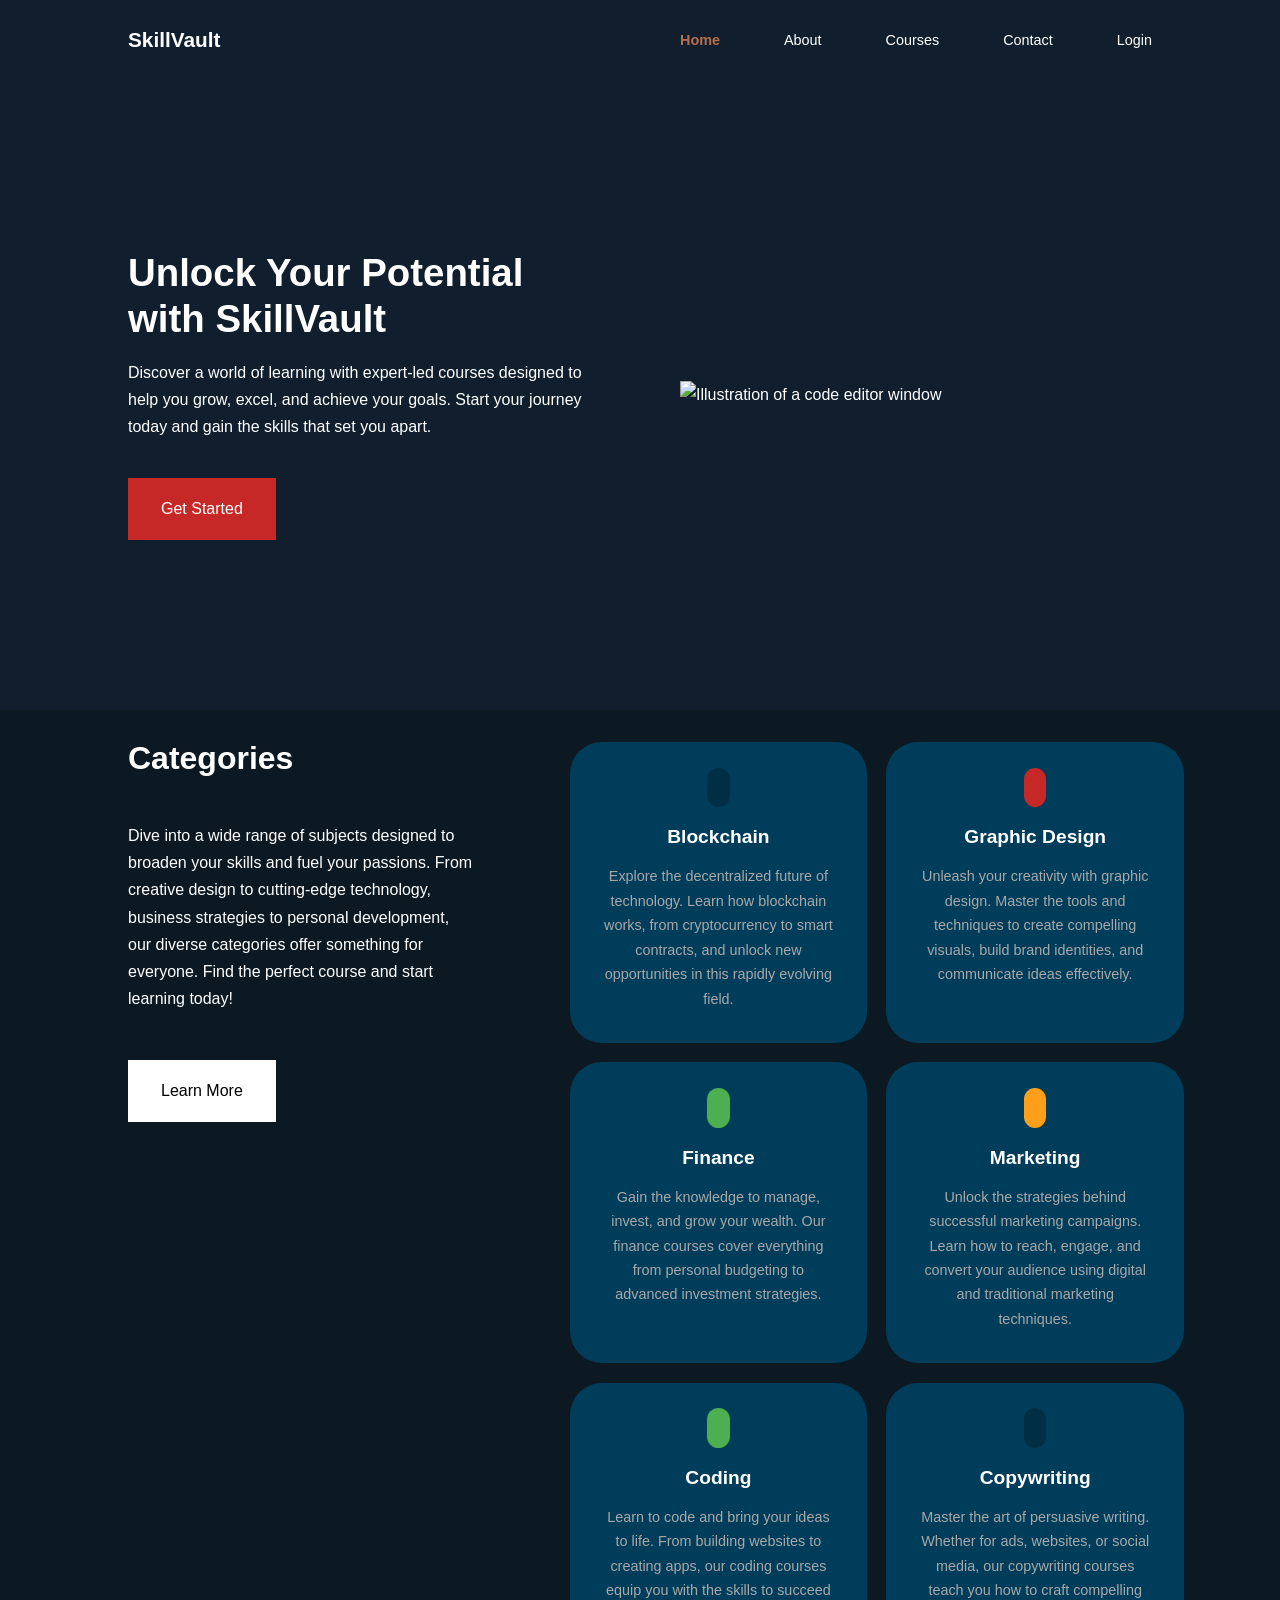
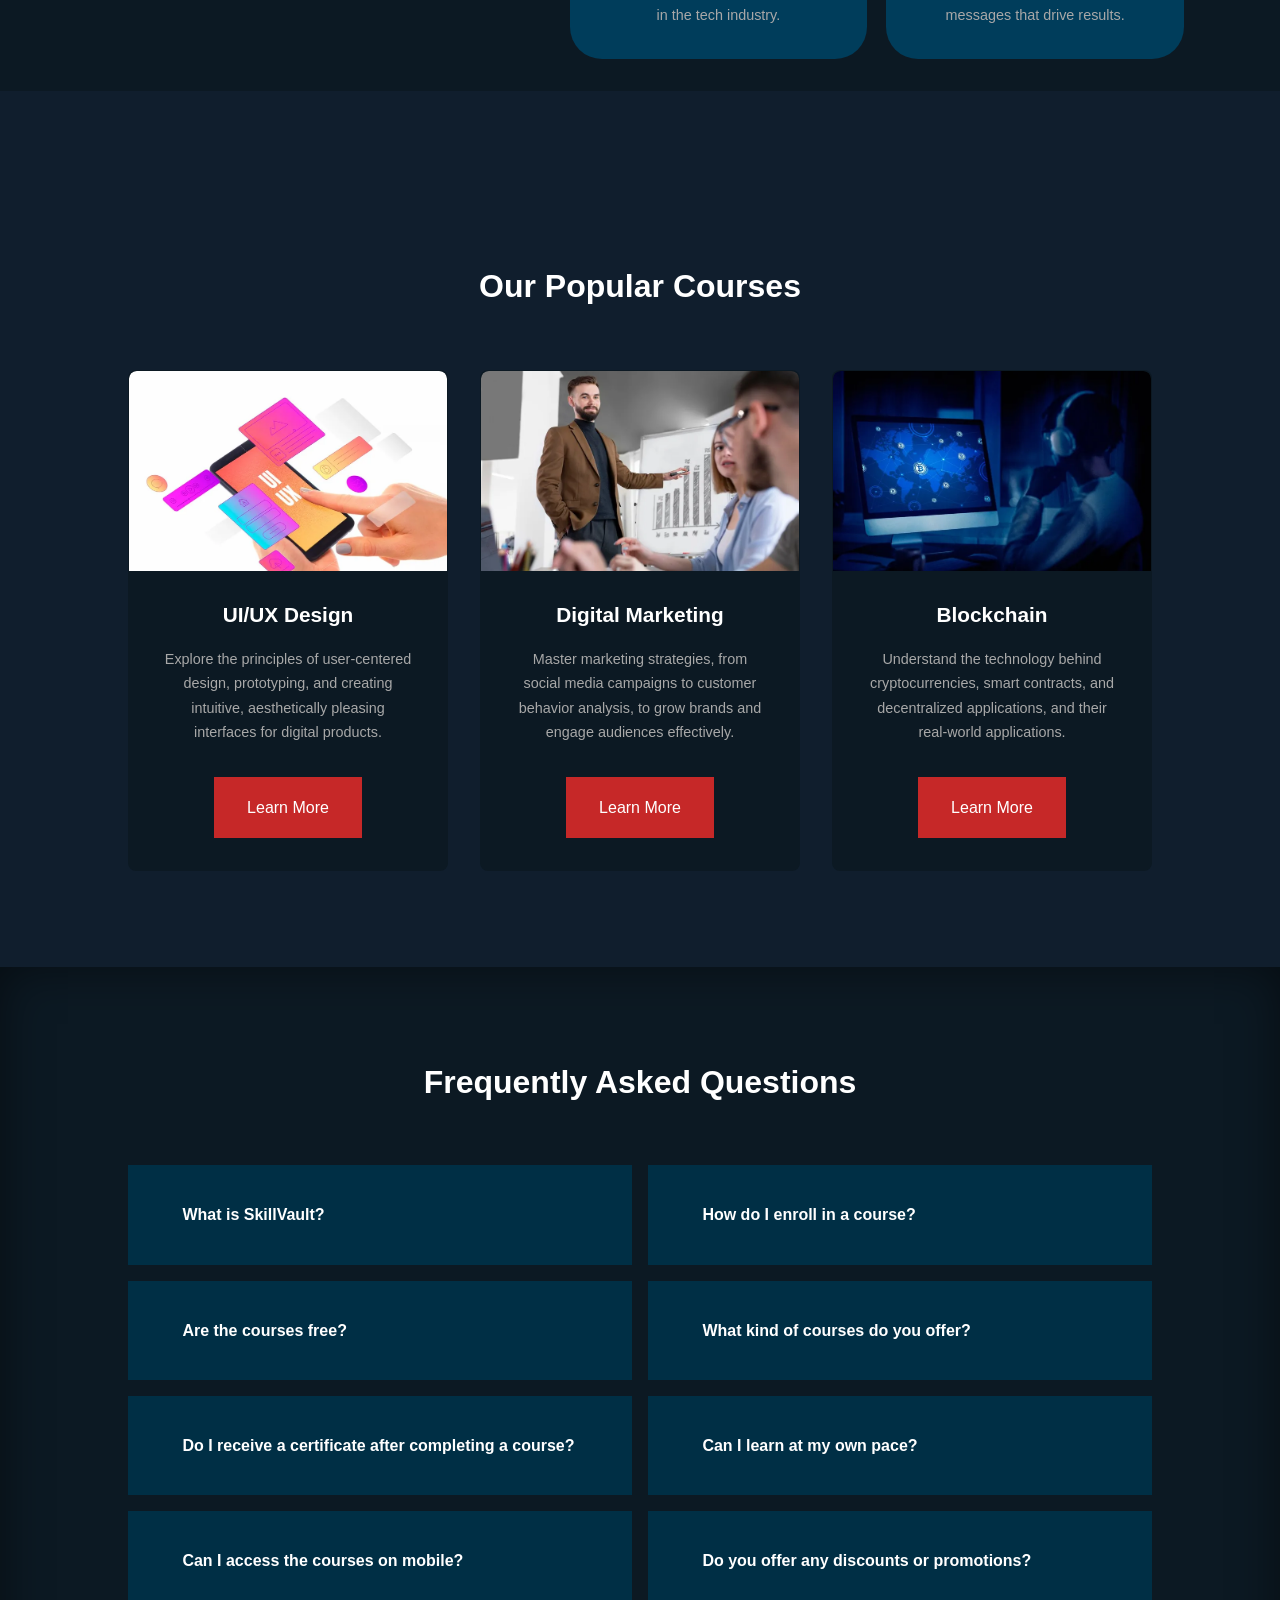
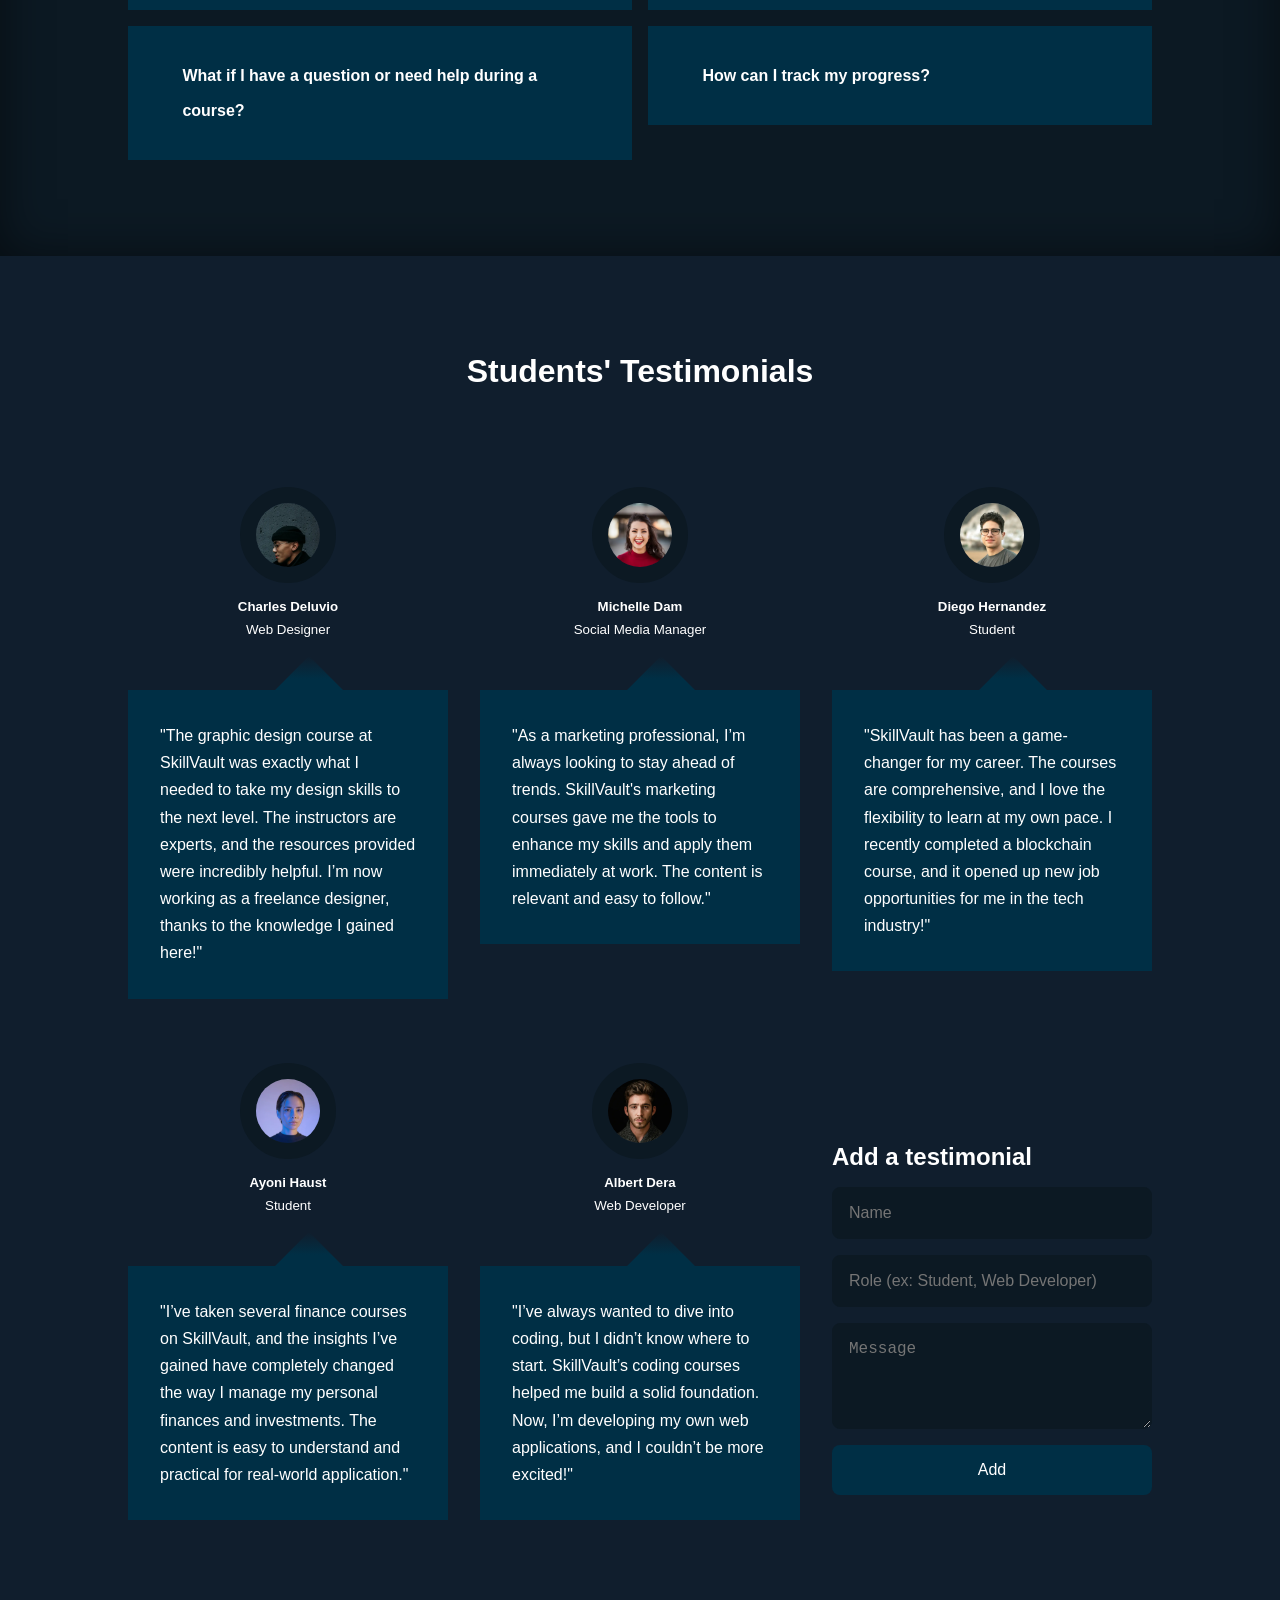
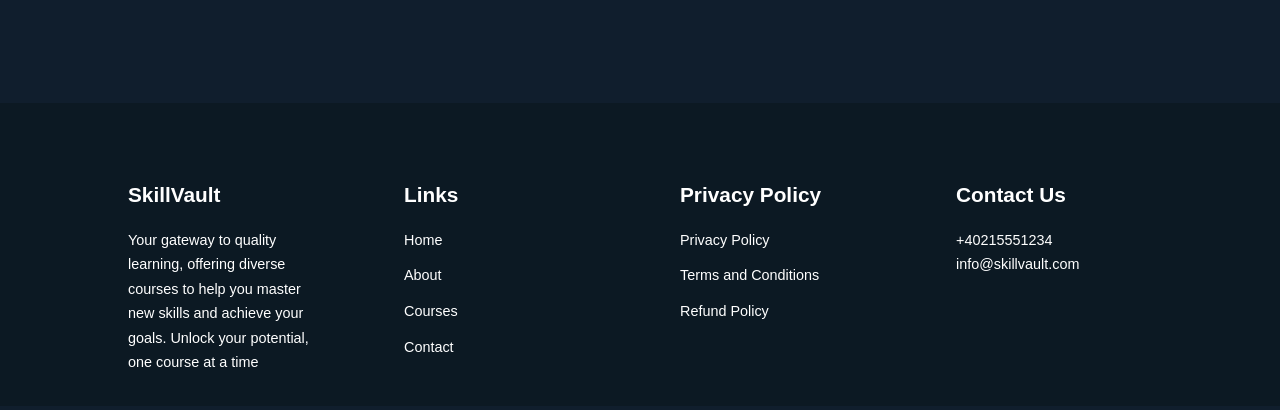
==== commit c8a1010e: "perf(images): convert photos to WebP (max 800px wide) and update references" ====
--- a/index.html
+++ b/index.html
@@ -3,7 +3,7 @@
 <head>
     <meta charset="UTF-8">
     <meta name="viewport" content="width=device-width, initial-scale=1.0">
-    <meta name="description" content="SkillVault - Grow your skills to advance in your career.">
+    <meta name="description" content="SkillVault is an online learning platform with expert-led courses in design, coding, marketing, finance and more. Learn at your own pace and grow your career.">
     <title>SkillVault</title>
     <link rel="stylesheet" href="./CSS/style.css">
     
@@ -117,7 +117,7 @@
     <div class="container courses__container">
         <article class="course">
             <div class="course__image">
-                <img src="./images/course1.jpg" alt="Hands holding a phone surrounded by colorful app interface elements">
+                <img src="./images/course1.webp" alt="Hands holding a phone surrounded by colorful app interface elements">
             </div>
             <div class="course__info">
                 <h4>UI/UX Design</h4>
@@ -128,7 +128,7 @@
 
         <article class="course">
             <div class="course__image">
-                <img src="./images/course2.jpg" alt="Presenter pointing at a growth chart during a meeting">
+                <img src="./images/course2.webp" alt="Presenter pointing at a growth chart during a meeting">
             </div>
             <div class="course__info">
                 <h4>Digital Marketing</h4>
@@ -139,7 +139,7 @@
 
         <article class="course">
             <div class="course__image">
-                <img src="./images/course3.jpg" alt="Person in headphones at a computer showing a network of connected nodes">
+                <img src="./images/course3.webp" alt="Person in headphones at a computer showing a network of connected nodes">
             </div>
             <div class="course__info">
                 <h4>Blockchain</h4>
@@ -253,7 +253,7 @@
     <div class="testimonials__list">
         <article class="testimonial">
             <div class="avatar">
-                <img src="./images/avatar1.jpg" alt="Charles Deluvio">
+                <img src="./images/avatar1.webp" alt="Charles Deluvio">
             </div>
             <div class="testimonial__info">
                 <h5>Charles Deluvio</h5>
@@ -266,7 +266,7 @@
 
         <article class="testimonial">
             <div class="avatar">
-                <img src="./images/avatar2.jpg" alt="Michelle Dam">
+                <img src="./images/avatar2.webp" alt="Michelle Dam">
             </div>
             <div class="testimonial__info">
                 <h5>Michelle Dam</h5>
@@ -279,7 +279,7 @@
 
         <article class="testimonial">
             <div class="avatar">
-                <img src="./images/avatar3.jpg" alt="Diego Hernandez">
+                <img src="./images/avatar3.webp" alt="Diego Hernandez">
             </div>
             <div class="testimonial__info">
                 <h5>Diego Hernandez</h5>
@@ -292,7 +292,7 @@
 
         <article class="testimonial">
             <div class="avatar">
-                <img src="./images/avatar4.jpg" alt="Ayoni Haust">
+                <img src="./images/avatar4.webp" alt="Ayoni Haust">
             </div>
             <div class="testimonial__info">
                 <h5>Ayoni Haust</h5>
@@ -305,7 +305,7 @@
 
         <article class="testimonial">
             <div class="avatar">
-                <img src="./images/avatar5.jpg" alt="Albert Dera">
+                <img src="./images/avatar5.webp" alt="Albert Dera">
             </div>
             <div class="testimonial__info">
                 <h5>Albert Dera</h5>
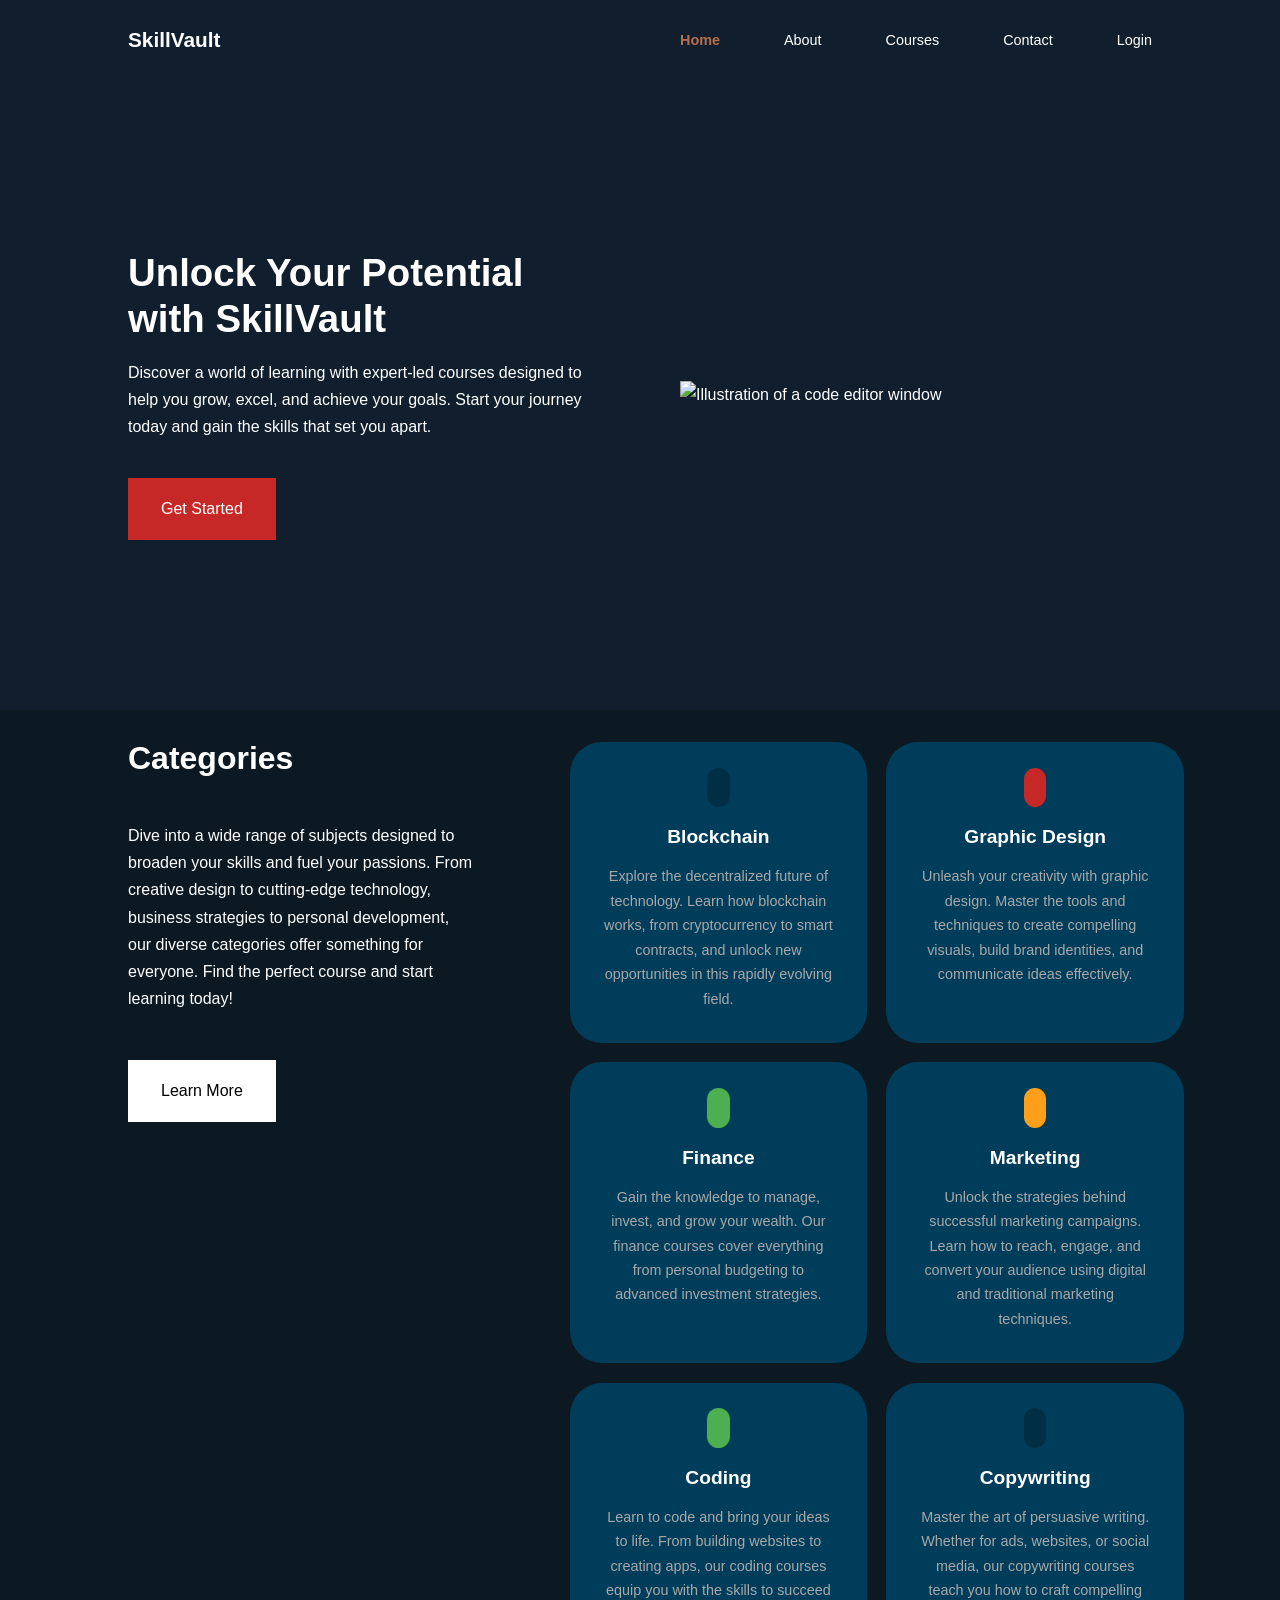
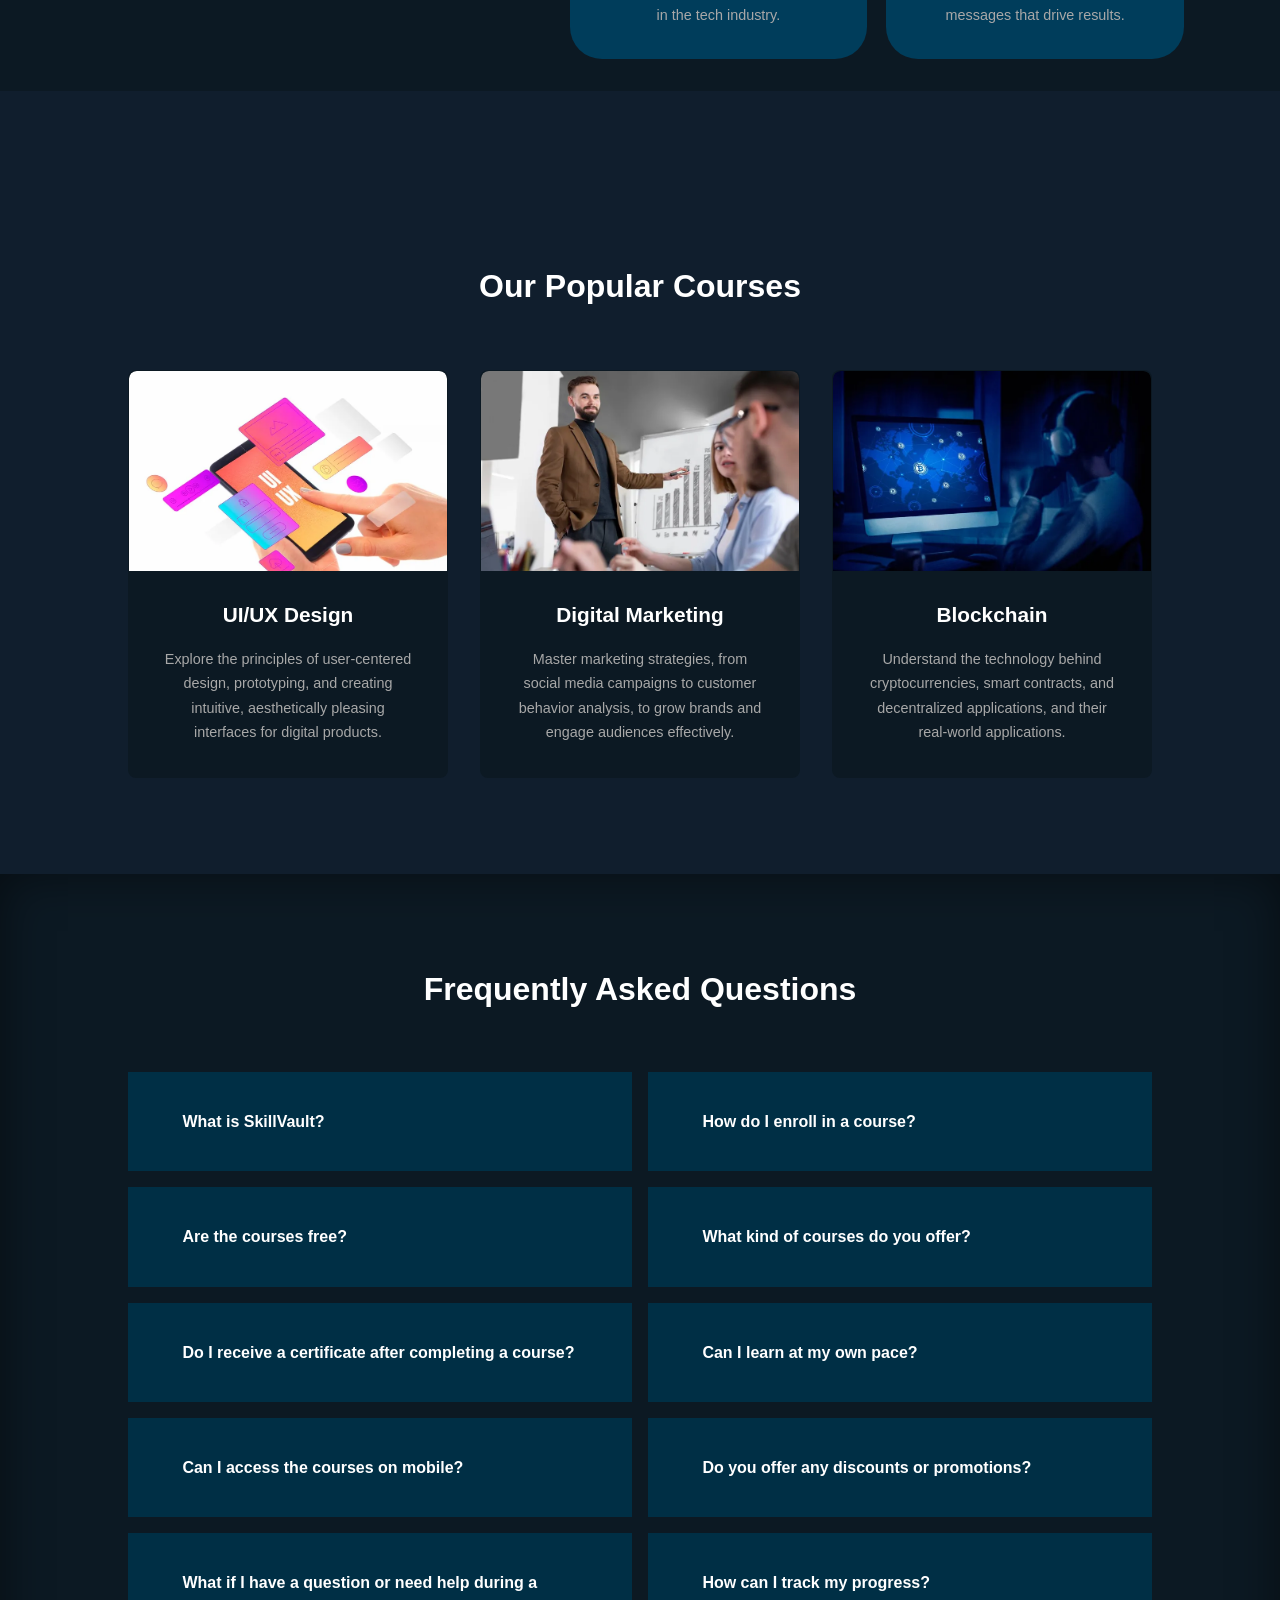
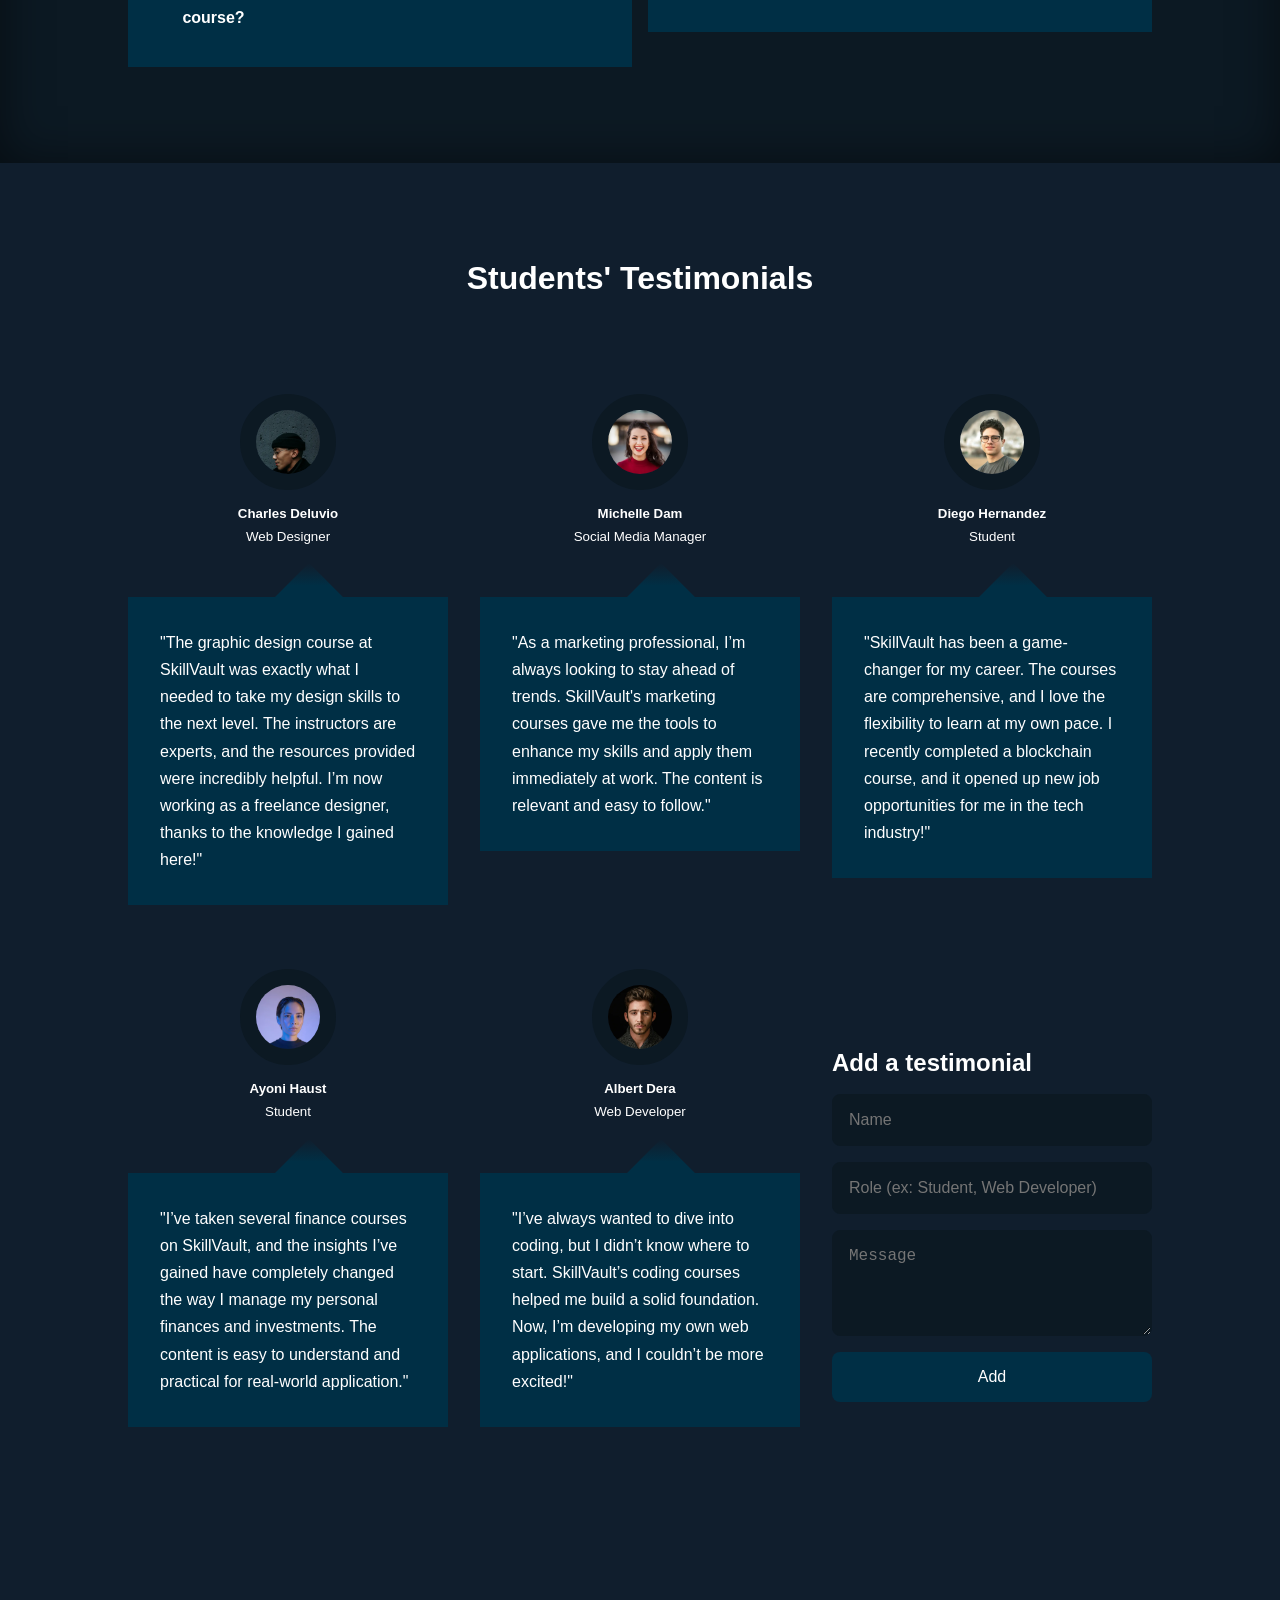
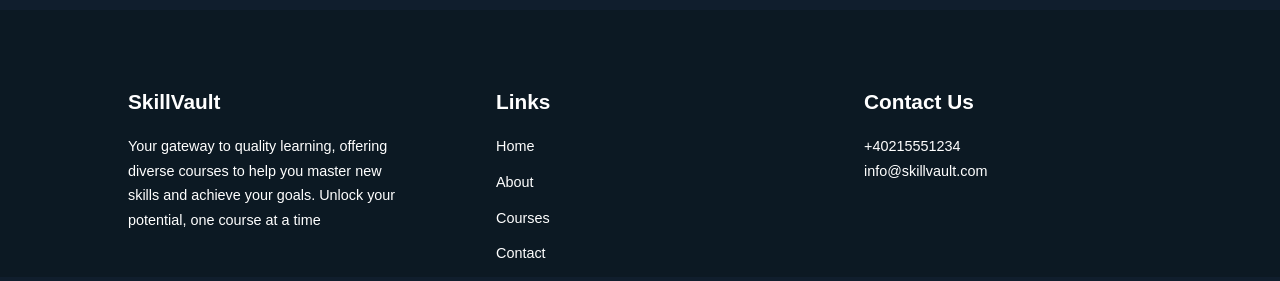
==== commit 71be8047: "fix(links): remove dead Learn More buttons and placeholder footer links" ====
--- a/index.html
+++ b/index.html
@@ -21,21 +21,22 @@
 </head>
 <body>
     <!--================= NAVBAR ===================-->
+    <!-- @include nav -->
     <nav>
-       <div class="container nav__container">
-        <a href="index.html"><h4>SkillVault</h4></a>
-        <ul class="nav__menu">
-            <li><a href="index.html">Home</a></li>
-            <li><a href="about.html">About</a></li>
-            <li><a href="courses.html">Courses</a></li>
-            <li><a href="contact.html">Contact</a></li>
-            <li><a href="login.html">Login</a></li>
-        </ul>
-        <button id="open-menu-btn" aria-label="Open menu"><i class="uil uil-bars"></i></button>
-        <button id="close-menu-btn" aria-label="Close menu"><i class="uil uil-multiply"></i></button>              
-
-    </div>
+        <div class="container nav__container">
+            <a href="index.html"><h4>SkillVault</h4></a>
+            <ul class="nav__menu">
+                <li><a href="index.html">Home</a></li>
+                <li><a href="about.html">About</a></li>
+                <li><a href="courses.html">Courses</a></li>
+                <li><a href="contact.html">Contact</a></li>
+                <li><a href="login.html">Login</a></li>
+            </ul>
+            <button id="open-menu-btn" aria-label="Open menu"><i class="uil uil-bars"></i></button>
+            <button id="close-menu-btn" aria-label="Close menu"><i class="uil uil-multiply"></i></button>
+        </div>
     </nav>
+    <!-- @end nav -->
 
     <!--============== END OF NAVBAR ===============-->
 
@@ -66,7 +67,7 @@
             <div class="categories__left">
                 <h1>Categories</h1>
                 <p>Dive into a wide range of subjects designed to broaden your skills and fuel your passions. From creative design to cutting-edge technology, business strategies to personal development, our diverse categories offer something for everyone. Find the perfect course and start learning today!</p>
-                <a href="#" class="btn">Learn More</a>
+                <a href="courses.html" class="btn">Learn More</a>
             </div>
             <div class="categories__right">
                 <article class="category">
@@ -117,34 +118,31 @@
     <div class="container courses__container">
         <article class="course">
             <div class="course__image">
-                <img src="./images/course1.webp" alt="Hands holding a phone surrounded by colorful app interface elements">
+                <img loading="lazy" src="./images/course1.webp" alt="Hands holding a phone surrounded by colorful app interface elements">
             </div>
             <div class="course__info">
                 <h4>UI/UX Design</h4>
                 <p>Explore the principles of user-centered design, prototyping, and creating intuitive, aesthetically pleasing interfaces for digital products.</p>
-                <a href="courses.html" class="btn btn-primary">Learn More</a>
             </div>
         </article>
 
         <article class="course">
             <div class="course__image">
-                <img src="./images/course2.webp" alt="Presenter pointing at a growth chart during a meeting">
+                <img loading="lazy" src="./images/course2.webp" alt="Presenter pointing at a growth chart during a meeting">
             </div>
             <div class="course__info">
                 <h4>Digital Marketing</h4>
                 <p>Master marketing strategies, from social media campaigns to customer behavior analysis, to grow brands and engage audiences effectively.</p>
-                <a href="courses.html" class="btn btn-primary">Learn More</a>
             </div>
         </article>
 
         <article class="course">
             <div class="course__image">
-                <img src="./images/course3.webp" alt="Person in headphones at a computer showing a network of connected nodes">
+                <img loading="lazy" src="./images/course3.webp" alt="Person in headphones at a computer showing a network of connected nodes">
             </div>
             <div class="course__info">
                 <h4>Blockchain</h4>
                 <p>Understand the technology behind cryptocurrencies, smart contracts, and decentralized applications, and their real-world applications.</p>
-                <a href="courses.html" class="btn btn-primary">Learn More</a>
             </div>
         </article>
     </div>
@@ -253,7 +251,7 @@
     <div class="testimonials__list">
         <article class="testimonial">
             <div class="avatar">
-                <img src="./images/avatar1.webp" alt="Charles Deluvio">
+                <img loading="lazy" src="./images/avatar1.webp" alt="Charles Deluvio">
             </div>
             <div class="testimonial__info">
                 <h5>Charles Deluvio</h5>
@@ -266,7 +264,7 @@
 
         <article class="testimonial">
             <div class="avatar">
-                <img src="./images/avatar2.webp" alt="Michelle Dam">
+                <img loading="lazy" src="./images/avatar2.webp" alt="Michelle Dam">
             </div>
             <div class="testimonial__info">
                 <h5>Michelle Dam</h5>
@@ -279,7 +277,7 @@
 
         <article class="testimonial">
             <div class="avatar">
-                <img src="./images/avatar3.webp" alt="Diego Hernandez">
+                <img loading="lazy" src="./images/avatar3.webp" alt="Diego Hernandez">
             </div>
             <div class="testimonial__info">
                 <h5>Diego Hernandez</h5>
@@ -292,7 +290,7 @@
 
         <article class="testimonial">
             <div class="avatar">
-                <img src="./images/avatar4.webp" alt="Ayoni Haust">
+                <img loading="lazy" src="./images/avatar4.webp" alt="Ayoni Haust">
             </div>
             <div class="testimonial__info">
                 <h5>Ayoni Haust</h5>
@@ -305,7 +303,7 @@
 
         <article class="testimonial">
             <div class="avatar">
-                <img src="./images/avatar5.webp" alt="Albert Dera">
+                <img loading="lazy" src="./images/avatar5.webp" alt="Albert Dera">
             </div>
             <div class="testimonial__info">
                 <h5>Albert Dera</h5>
@@ -334,6 +332,7 @@
 
 <!--================= FOOTER  ====================-->
 
+<!-- @include footer -->
 <footer>
     <div class="container footer__container">
         <div class="footer__1">
@@ -353,40 +352,17 @@
             </ul>
         </div>
 
-        <div class="footer__3">
-            <h4>Privacy Policy</h4>
-            <ul class="privacy">
-                <li><a href="#">Privacy Policy</a></li>
-                <li><a href="#">Terms and Conditions</a></li>
-                <li><a href="#">Refund Policy</a></li>
-            </ul>
-        </div>
-
         <div class="footer__4">
             <h4>Contact Us</h4>
             <div>
                 <p>+40215551234</p>
                 <p>info@skillvault.com</p>
             </div>
-
-            <ul class="footer__socials">
-                <li>
-                    <a href="#" aria-label="SkillVault on Facebook"><i class="uil uil-facebook-f" aria-hidden="true"></i></a>
-                </li>
-                <li>
-                    <a href="#" aria-label="SkillVault on Instagram"><i class="uil uil-instagram-alt" aria-hidden="true"></i></a>
-                </li>
-                <li>
-                    <a href="#" aria-label="SkillVault on Twitter"><i class="uil uil-twitter" aria-hidden="true"></i></a>
-                </li>
-                <li>
-                    <a href="#" aria-label="SkillVault on LinkedIn"><i class="uil uil-linkedin-alt" aria-hidden="true"></i></a>
-                </li>
-            </ul>
-        </div>
-    
+        </div>
+
     </div>
 </footer>
+<!-- @end footer -->
 
 
 <!--================= END OF FOOTER  ====================-->
--- a/CSS/style.css
+++ b/CSS/style.css
@@ -337,7 +337,7 @@
 }
 
 .course__info p {
-    margin: 1.2rem 0 2rem;
+    margin-top: 1.2rem;
     font-size: 0.9rem;
     color: var(--color-light-text);
 }
@@ -535,7 +535,7 @@
 
 .footer__container{
     display: grid;
-    grid-template-columns: repeat(4, 1fr);
+    grid-template-columns: repeat(3, 1fr);
     gap: 5rem;
 }
 
@@ -554,13 +554,6 @@
     text-decoration: underline;
 }
 
-
-.footer__socials{
-    display: flex;
-    gap: 1rem;
-    font-size: 1.2rem;
-    margin-top: 2rem;
-}
 
 
 /* ================= END OF FOOTER  ==================== */
@@ -757,8 +750,4 @@
 
     .footer__1 p{
         margin: 1rem auto;
-    }
-    .footer__socials{
-        justify-content: center;
-    }
-}+    }}
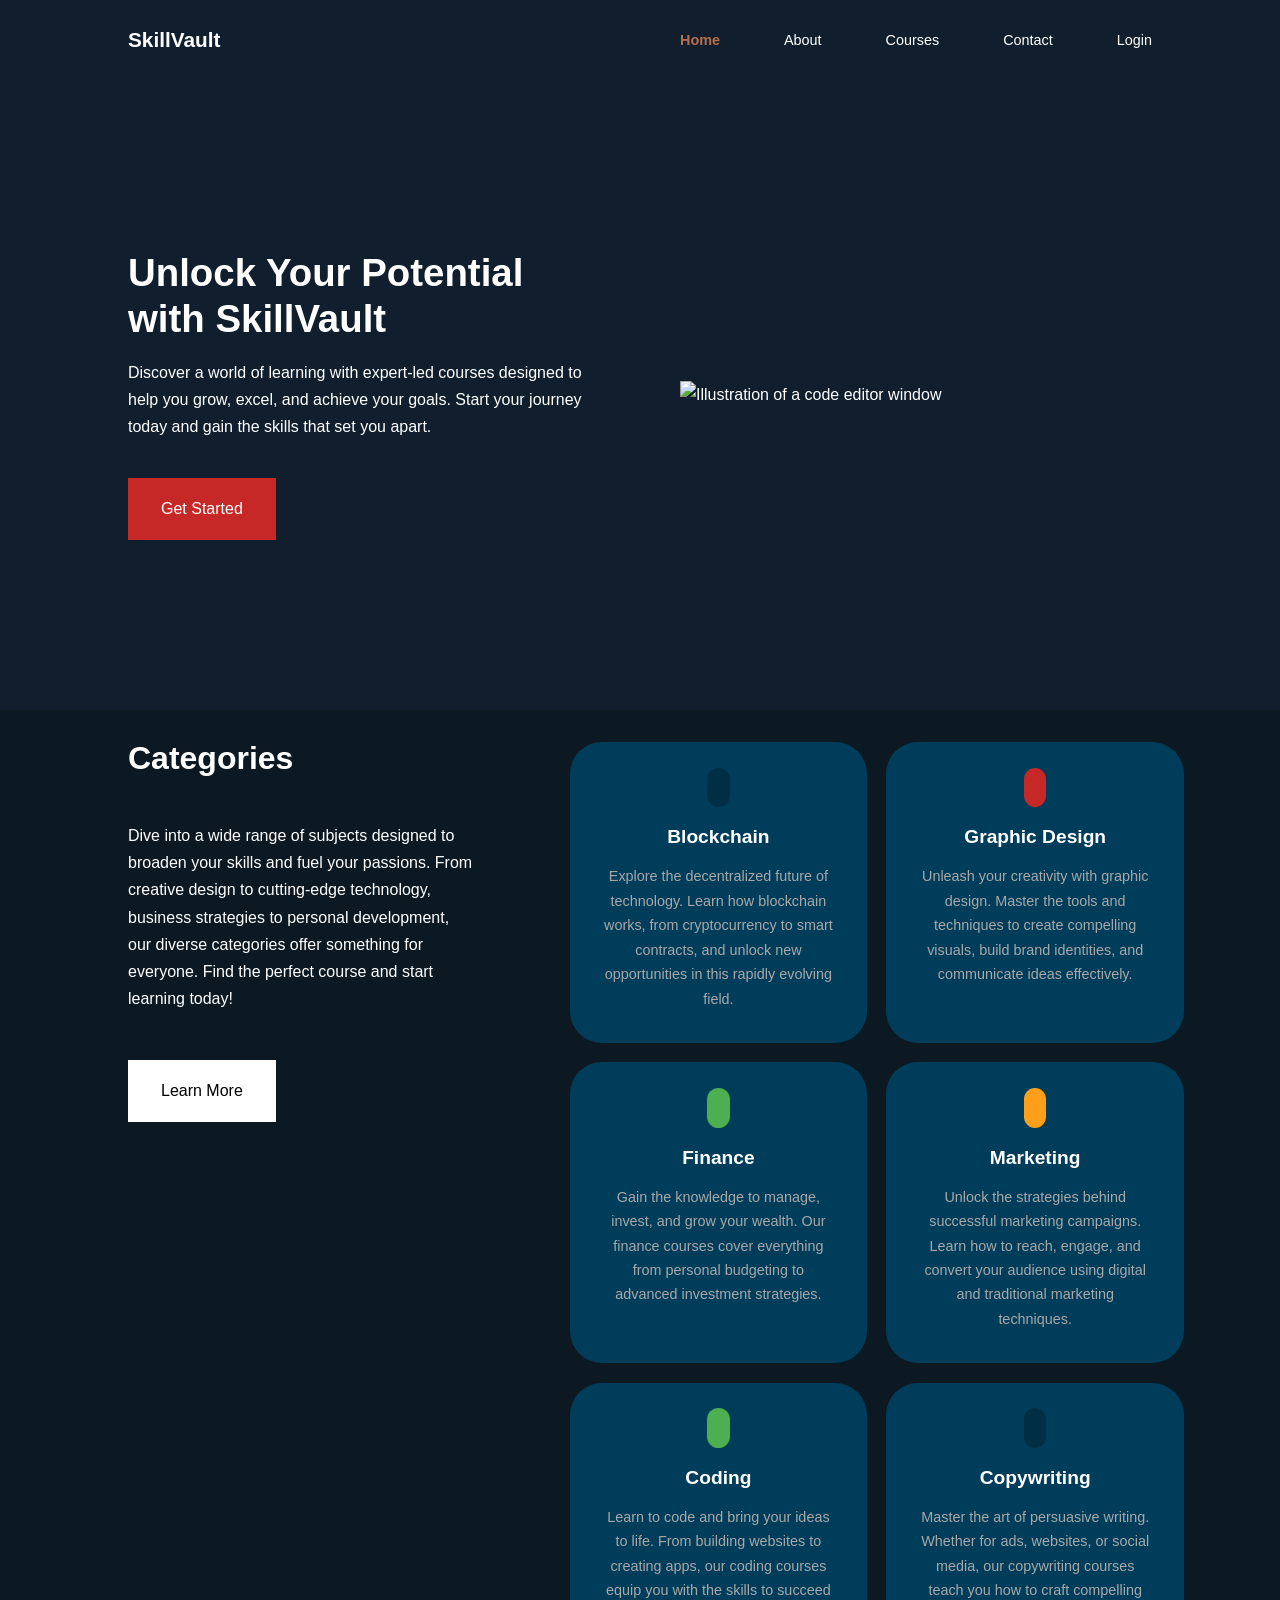
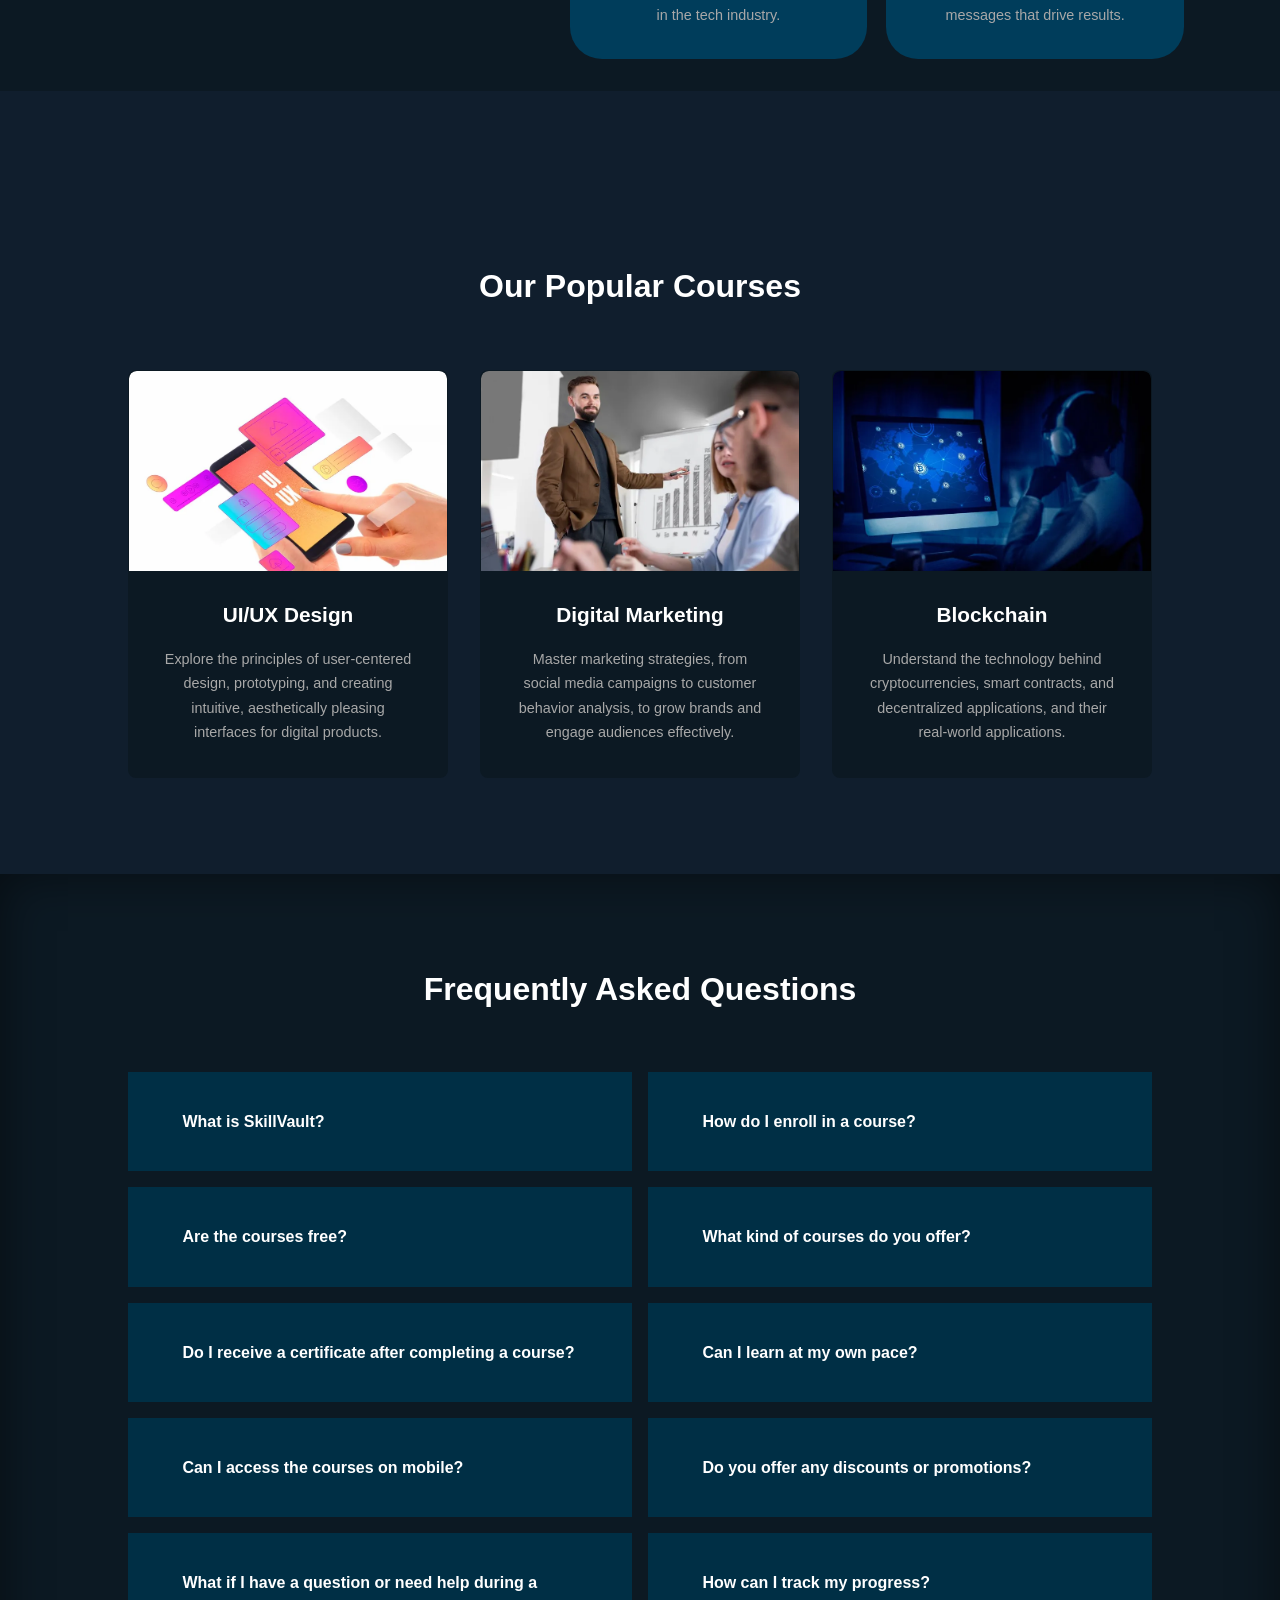
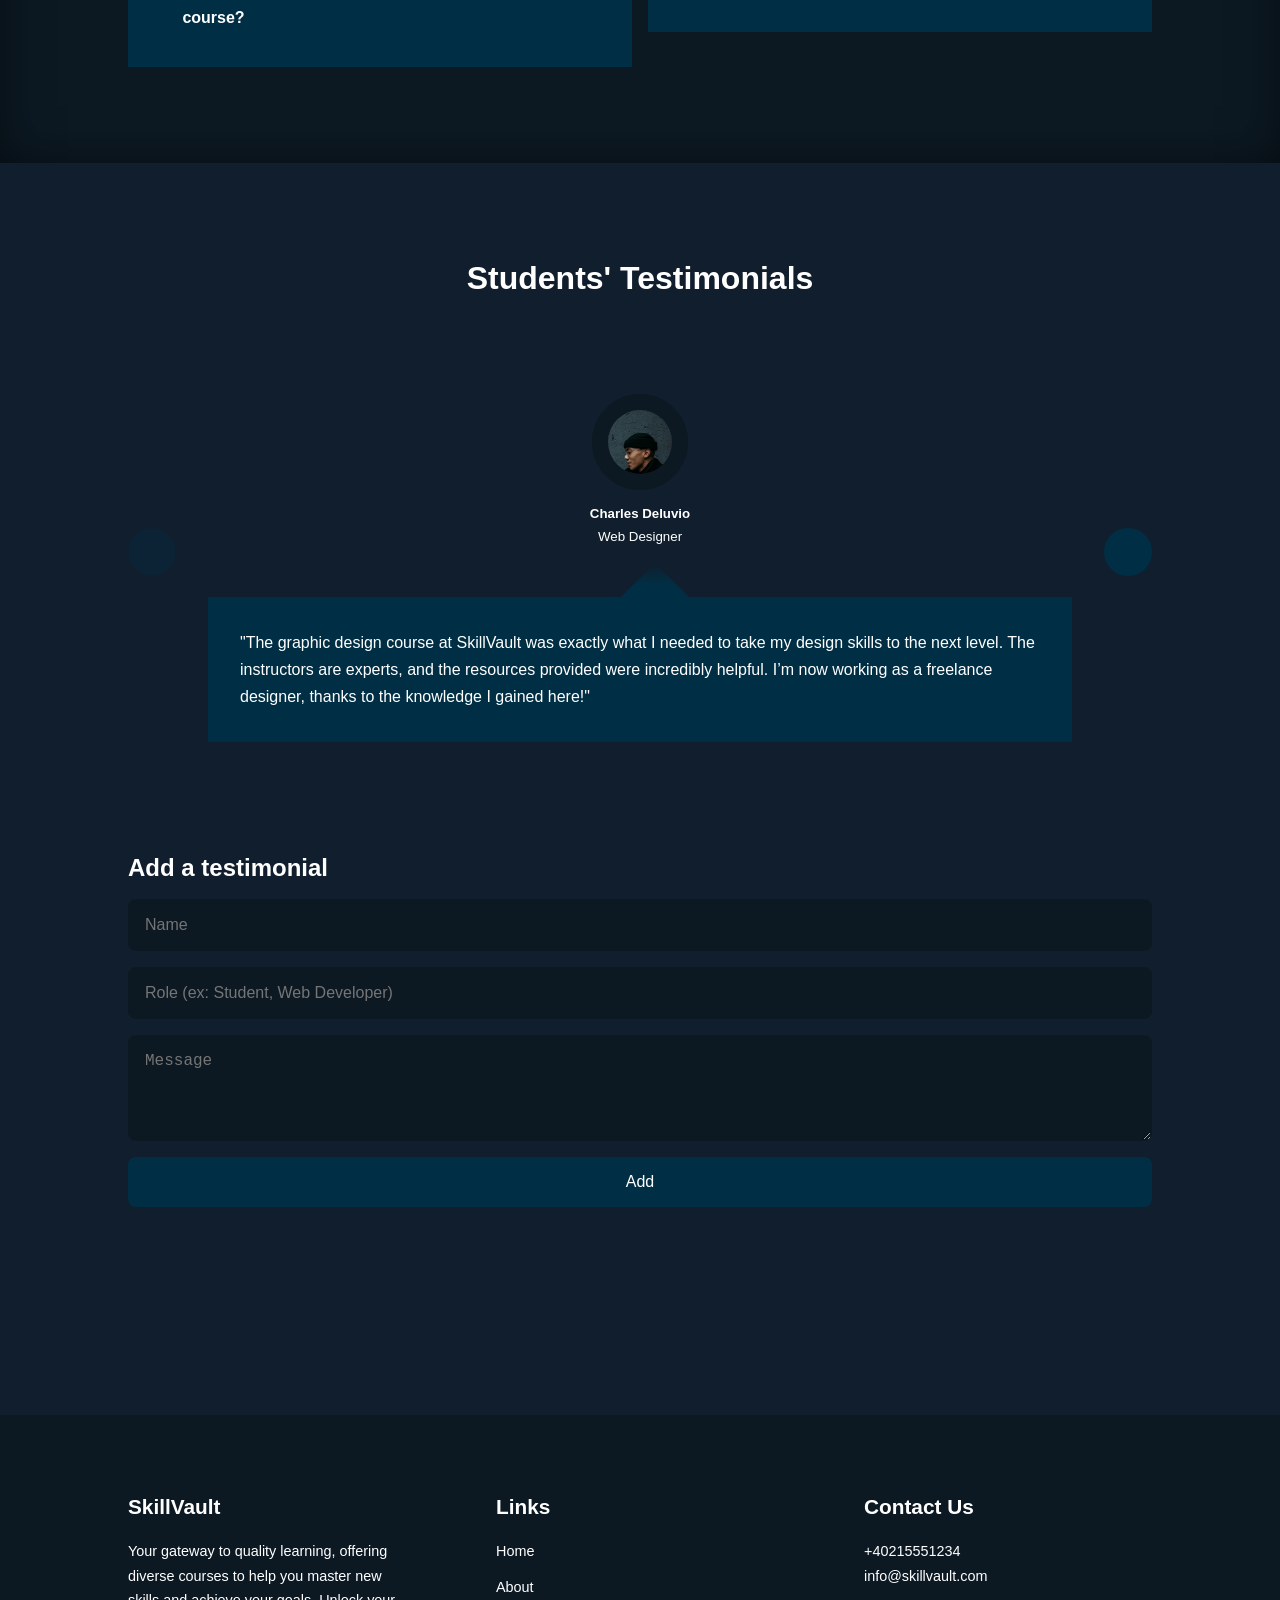
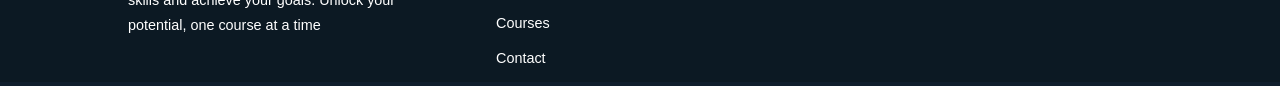
==== commit 113a6087: "feat(testimonials): show testimonials in a slider with arrow buttons" ====
--- a/index.html
+++ b/index.html
@@ -248,81 +248,85 @@
 
 <section class="container testimonials__container">
     <h2>Students' Testimonials</h2>
-    <div class="testimonials__list">
-        <article class="testimonial">
-            <div class="avatar">
-                <img loading="lazy" src="./images/avatar1.webp" alt="Charles Deluvio">
-            </div>
-            <div class="testimonial__info">
-                <h5>Charles Deluvio</h5>
-                <small>Web Designer</small>
-            </div>
-            <div class="testimonial__body">
-                <p>"The graphic design course at SkillVault was exactly what I needed to take my design skills to the next level. The instructors are experts, and the resources provided were incredibly helpful. I’m now working as a freelance designer, thanks to the knowledge I gained here!"</p>
-            </div>
-        </article>
-
-        <article class="testimonial">
-            <div class="avatar">
-                <img loading="lazy" src="./images/avatar2.webp" alt="Michelle Dam">
-            </div>
-            <div class="testimonial__info">
-                <h5>Michelle Dam</h5>
-                <small>Social Media Manager</small>
-            </div>
-            <div class="testimonial__body">
-                <p>"As a marketing professional, I’m always looking to stay ahead of trends. SkillVault's marketing courses gave me the tools to enhance my skills and apply them immediately at work. The content is relevant and easy to follow."</p>
-            </div>
-        </article>
-
-        <article class="testimonial">
-            <div class="avatar">
-                <img loading="lazy" src="./images/avatar3.webp" alt="Diego Hernandez">
-            </div>
-            <div class="testimonial__info">
-                <h5>Diego Hernandez</h5>
-                <small>Student</small>
-            </div>
-            <div class="testimonial__body">
-                <p>"SkillVault has been a game-changer for my career. The courses are comprehensive, and I love the flexibility to learn at my own pace. I recently completed a blockchain course, and it opened up new job opportunities for me in the tech industry!"</p>
-            </div>
-        </article>
-
-        <article class="testimonial">
-            <div class="avatar">
-                <img loading="lazy" src="./images/avatar4.webp" alt="Ayoni Haust">
-            </div>
-            <div class="testimonial__info">
-                <h5>Ayoni Haust</h5>
-                <small>Student</small>
-            </div>
-            <div class="testimonial__body">
-                <p>"I’ve taken several finance courses on SkillVault, and the insights I’ve gained have completely changed the way I manage my personal finances and investments. The content is easy to understand and practical for real-world application."</p>
-            </div>
-        </article>
-
-        <article class="testimonial">
-            <div class="avatar">
-                <img loading="lazy" src="./images/avatar5.webp" alt="Albert Dera">
-            </div>
-            <div class="testimonial__info">
-                <h5>Albert Dera</h5>
-                <small>Web Developer</small>
-            </div>
-            <div class="testimonial__body">
-                <p>"I’ve always wanted to dive into coding, but I didn’t know where to start. SkillVault’s coding courses helped me build a solid foundation. Now, I’m developing my own web applications, and I couldn’t be more excited!"</p>
-            </div>
-        </article>
-
-        <!-- Form for adding a testimonial -->
-        <div class="testimonial__form">
-            <h3>Add a testimonial</h3>
-            <input type="text" id="testimonial-name" placeholder="Name" />
-            <input type="text" id="testimonial-role" placeholder="Role (ex: Student, Web Developer)" />
-            <textarea id="testimonial-message" placeholder="Message" rows="4"></textarea>
-            <button id="add-testimonial-btn">Add</button>
-        </div>
-    
+    <div class="testimonials__slider">
+        <button class="testimonials__arrow testimonials__arrow--prev" aria-label="Previous testimonial"><i class="uil uil-angle-left" aria-hidden="true"></i></button>
+        <button class="testimonials__arrow testimonials__arrow--next" aria-label="Next testimonial"><i class="uil uil-angle-right" aria-hidden="true"></i></button>
+
+        <div class="testimonials__list">
+            <article class="testimonial">
+                <div class="avatar">
+                    <img loading="lazy" src="./images/avatar1.webp" alt="Charles Deluvio">
+                </div>
+                <div class="testimonial__info">
+                    <h5>Charles Deluvio</h5>
+                    <small>Web Designer</small>
+                </div>
+                <div class="testimonial__body">
+                    <p>"The graphic design course at SkillVault was exactly what I needed to take my design skills to the next level. The instructors are experts, and the resources provided were incredibly helpful. I’m now working as a freelance designer, thanks to the knowledge I gained here!"</p>
+                </div>
+            </article>
+
+            <article class="testimonial">
+                <div class="avatar">
+                    <img loading="lazy" src="./images/avatar2.webp" alt="Michelle Dam">
+                </div>
+                <div class="testimonial__info">
+                    <h5>Michelle Dam</h5>
+                    <small>Social Media Manager</small>
+                </div>
+                <div class="testimonial__body">
+                    <p>"As a marketing professional, I’m always looking to stay ahead of trends. SkillVault's marketing courses gave me the tools to enhance my skills and apply them immediately at work. The content is relevant and easy to follow."</p>
+                </div>
+            </article>
+
+            <article class="testimonial">
+                <div class="avatar">
+                    <img loading="lazy" src="./images/avatar3.webp" alt="Diego Hernandez">
+                </div>
+                <div class="testimonial__info">
+                    <h5>Diego Hernandez</h5>
+                    <small>Student</small>
+                </div>
+                <div class="testimonial__body">
+                    <p>"SkillVault has been a game-changer for my career. The courses are comprehensive, and I love the flexibility to learn at my own pace. I recently completed a blockchain course, and it opened up new job opportunities for me in the tech industry!"</p>
+                </div>
+            </article>
+
+            <article class="testimonial">
+                <div class="avatar">
+                    <img loading="lazy" src="./images/avatar4.webp" alt="Ayoni Haust">
+                </div>
+                <div class="testimonial__info">
+                    <h5>Ayoni Haust</h5>
+                    <small>Student</small>
+                </div>
+                <div class="testimonial__body">
+                    <p>"I’ve taken several finance courses on SkillVault, and the insights I’ve gained have completely changed the way I manage my personal finances and investments. The content is easy to understand and practical for real-world application."</p>
+                </div>
+            </article>
+
+            <article class="testimonial">
+                <div class="avatar">
+                    <img loading="lazy" src="./images/avatar5.webp" alt="Albert Dera">
+                </div>
+                <div class="testimonial__info">
+                    <h5>Albert Dera</h5>
+                    <small>Web Developer</small>
+                </div>
+                <div class="testimonial__body">
+                    <p>"I’ve always wanted to dive into coding, but I didn’t know where to start. SkillVault’s coding courses helped me build a solid foundation. Now, I’m developing my own web applications, and I couldn’t be more excited!"</p>
+                </div>
+            </article>
+        </div>
+    </div>
+
+    <!-- Form for adding a testimonial -->
+    <div class="testimonial__form">
+        <h3>Add a testimonial</h3>
+        <input type="text" id="testimonial-name" placeholder="Name" />
+        <input type="text" id="testimonial-role" placeholder="Role (ex: Student, Web Developer)" />
+        <textarea id="testimonial-message" placeholder="Message" rows="4"></textarea>
+        <button id="add-testimonial-btn">Add</button>
     </div>
 </section>
 
--- a/CSS/style.css
+++ b/CSS/style.css
@@ -415,14 +415,66 @@
     margin-bottom: 5rem;
 }
 
+/* Slider: one testimonial per view, moved with the arrows (script.js) or by swiping */
+.testimonials__slider {
+    position: relative;
+}
+
 .testimonials__list {
+    display: flex;
+    overflow-x: auto;
+    scroll-snap-type: x mandatory;
+    scroll-behavior: smooth;
+    scrollbar-width: none;
+}
+
+.testimonials__list::-webkit-scrollbar {
+    display: none;
+}
+
+.testimonial {
+    flex: 0 0 100%;
+    scroll-snap-align: start;
+    padding: 2rem 5rem 0;
+}
+
+.testimonials__arrow {
+    position: absolute;
+    top: 50%;
+    z-index: 1;
+    transform: translateY(-50%);
+    width: 3rem;
+    height: 3rem;
+    border-radius: 50%;
+    background: var(--color-primary);
+    color: var(--color-white);
+    font-size: 1.8rem;
     display: grid;
-    grid-template-columns: repeat(auto-fit, minmax(300px, 1fr));
-    gap: 2rem; 
-}
-
-.testimonial {
-    padding-top: 2rem;
+    place-items: center;
+    cursor: pointer;
+    transition: var(--transition);
+}
+
+.testimonials__arrow:hover {
+    background: var(--color-bg2);
+}
+
+.testimonials__arrow:disabled {
+    opacity: 0.3;
+    cursor: default;
+}
+
+.testimonials__arrow:focus-visible {
+    outline: 2px solid var(--color-accent);
+    outline-offset: 2px;
+}
+
+.testimonials__arrow--prev {
+    left: 0;
+}
+
+.testimonials__arrow--next {
+    right: 0;
 }
 
 
@@ -737,6 +789,14 @@
     }
 
     /*============ TESTIMONIALS =============*/
+    .testimonial{
+        padding: 2rem 3rem 0;
+    }
+    .testimonials__arrow{
+        width: 2.4rem;
+        height: 2.4rem;
+        font-size: 1.4rem;
+    }
     .testimonial__body{
         padding: 1.2rem;
     }
